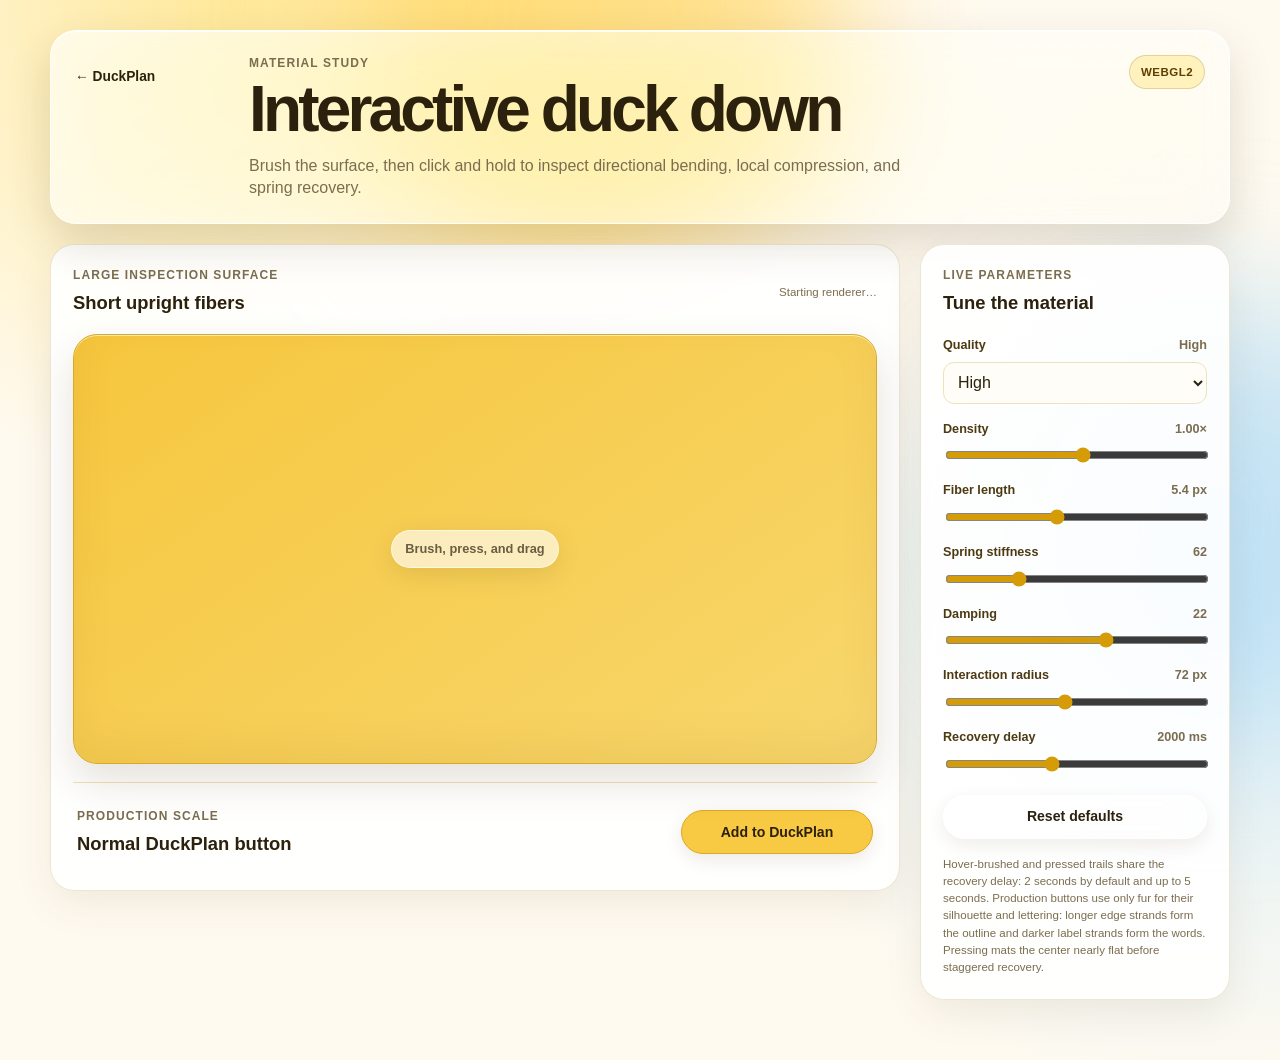
==== landing/fur-lab.html @ 5179314c "Add three-stage button interactions" ====
<!doctype html>
<html lang="en">
  <head>
    <meta charset="UTF-8" />
    <meta name="viewport" content="width=device-width, initial-scale=1.0" />
    <meta name="description" content="DuckPlan's interactive procedural duck-down material laboratory." />
    <meta name="theme-color" content="#f8c943" />
    <link rel="icon" type="image/png" href="./assets/duckplan-mascot-v8.png" />
    <link rel="stylesheet" href="./styles.css" />
    <title>DuckPlan | Interactive Fur Lab</title>
  </head>
  <body class="fur-lab-body">
    <main class="fur-lab-shell">
      <header class="fur-lab-header">
        <a class="fur-lab-back" href="./index.html#settings" aria-label="Back to DuckPlan">← DuckPlan</a>
        <div>
          <p class="eyebrow">Material study</p>
          <h1>Interactive duck down</h1>
          <p>Brush the surface, then click and hold to inspect directional bending, local compression, and spring recovery.</p>
        </div>
        <span class="fur-lab-badge">WebGL2</span>
      </header>

      <section class="fur-lab-grid">
        <div class="fur-lab-preview-panel">
          <div class="fur-lab-preview-heading">
            <div><p class="section-kicker">Large inspection surface</p><h2>Short upright fibers</h2></div>
            <output id="fur-performance" aria-live="polite">Starting renderer…</output>
          </div>
          <button class="fur-lab-stage" id="fur-stage" type="button" aria-label="Interactive fur inspection surface. Brush or press anywhere.">
            <span>Brush, press, and drag</span>
          </button>
          <div class="fur-lab-button-row">
            <div><p class="section-kicker">Production scale</p><h2>Normal DuckPlan button</h2></div>
            <button class="primary-button fur-demo-button" id="fur-demo-button" type="button"><span id="fur-demo-label">Add to DuckPlan</span></button>
          </div>
        </div>

        <form class="fur-controls" id="fur-controls">
          <div class="fur-controls-heading"><p class="section-kicker">Live parameters</p><h2>Tune the material</h2></div>
          <label class="fur-control">
            <span>Quality <output data-output="quality">High</output></span>
            <select name="quality"><option value="low">Low</option><option value="medium">Medium</option><option value="high" selected>High</option></select>
          </label>
          <label class="fur-control">
            <span>Density <output data-output="density">1.00×</output></span>
            <input name="density" type="range" min="0.45" max="1.5" step="0.05" value="1" />
          </label>
          <label class="fur-control">
            <span>Fiber length <output data-output="length">5.4 px</output></span>
            <input name="length" type="range" min="2.8" max="9" step="0.2" value="5.4" />
          </label>
          <label class="fur-control">
            <span>Spring stiffness <output data-output="stiffness">62</output></span>
            <input name="stiffness" type="range" min="30" max="150" step="2" value="62" />
          </label>
          <label class="fur-control">
            <span>Damping <output data-output="damping">22</output></span>
            <input name="damping" type="range" min="6" max="32" step="1" value="22" />
          </label>
          <label class="fur-control">
            <span>Interaction radius <output data-output="radius">72 px</output></span>
            <input name="radius" type="range" min="24" max="130" step="2" value="72" />
          </label>
          <label class="fur-control">
            <span>Recovery delay <output data-output="recoveryDelay">2000 ms</output></span>
            <input name="recoveryDelay" type="range" min="0" max="5000" step="100" value="2000" />
          </label>
          <button class="secondary-button fur-reset-button" id="fur-reset" type="button">Reset defaults</button>
          <p class="fur-lab-note">Hover-brushed and pressed trails share the recovery delay: 2 seconds by default and up to 5 seconds. Production buttons use only fur for their silhouette and lettering: longer edge strands form the outline and darker label strands form the words. Pressing mats the center nearly flat before staggered recovery.</p>
        </form>
      </section>
    </main>
    <script src="./fur-material.js"></script>
    <script src="./button-interactions.js"></script>
    <script src="./fur-lab.js"></script>
  </body>
</html>
---- landing/styles.css ----
:root {
  color-scheme: light;
  --ink: #4d3a12;
  --ink-deep: #2b210d;
  --muted: #7b6d4f;
  --line: #eee2bd;
  --canvas: #fffaf0;
  --card: #ffffff;
  --yellow: #f8c943;
  --yellow-soft: #fff2bd;
  --green: #9a6500;
  --green-soft: #fff0b8;
  --blue-soft: #e3f0fa;
  --coral-soft: #fce7e1;
  --purple-soft: #ece9f8;
  --shadow: 0 14px 38px rgba(74, 52, 10, 0.08);
  --control-shadow: 0 6px 18px rgba(74, 52, 10, 0.1);
  --material-regular: rgba(255, 255, 255, 0.5);
  --material-thick: rgba(255, 255, 255, 0.78);
  --material-border: rgba(255, 255, 255, 0.86);
  --material-shadow: 0 18px 44px rgba(63, 45, 10, 0.16), inset 0 1px 0 rgba(255,255,255,0.88);
}

* { box-sizing: border-box; }
html { scroll-behavior: smooth; }
body {
  margin: 0;
  min-width: 320px;
  min-height: 100vh;
  color: var(--ink-deep);
  font-family: -apple-system, BlinkMacSystemFont, "SF Pro Text", "Segoe UI", sans-serif;
  line-height: 1.4;
  overflow-x: hidden;
  background: radial-gradient(circle at 72% -12%, #ffeaa3 0, transparent 32rem), radial-gradient(circle at 97% 58%, rgba(217,234,246,0.56) 0, transparent 24rem), var(--canvas);
  background-attachment: fixed;
}
body::before, body::after { position: fixed; z-index: 0; border-radius: 50%; content: ""; pointer-events: none; }
body::before { top: -220px; left: 27%; width: 500px; height: 500px; background: rgba(255,202,50,0.52); filter: blur(70px); }
body::after { top: 34%; right: -150px; width: 430px; height: 430px; background: rgba(154,210,244,0.48); filter: blur(78px); }
button, input, select { font: inherit; }
button { color: inherit; transition: transform 140ms ease, filter 140ms ease, box-shadow 140ms ease, background-color 140ms ease, border-color 140ms ease, color 140ms ease; }
button, a { -webkit-tap-highlight-color: transparent; }
button:focus-visible, a:focus-visible, input:focus-visible, select:focus-visible { outline: 3px solid #8c5b00; outline-offset: 3px; }
button:disabled { opacity: 0.48; cursor: not-allowed; }
button:not(:disabled):active, .interaction-pressed { transform: scale(0.96); filter: brightness(0.93); transition-duration: 70ms; }
.interaction-released:not(.fur-material) { animation: button-release 340ms cubic-bezier(0.2, 0.8, 0.2, 1); }
@keyframes button-release {
  0% { transform: scale(0.96); filter: brightness(0.93); }
  48% { transform: scale(1.025); filter: brightness(1.04); }
  100% { transform: none; filter: none; }
}
.fur-material { position: relative; isolation: isolate; overflow: hidden; }
.fur-material:not(:disabled):hover,
.fur-material:not(:disabled):active,
.fur-material:not(:disabled).interaction-pressed {
  transform: none !important;
  translate: none;
  scale: none;
  filter: none;
}
.fur-canvas { position: absolute; inset: 0; z-index: -1; width: 100%; height: 100%; border-radius: inherit; opacity: 0.94; pointer-events: none; transition: opacity 160ms ease; }
.fur-material.fur-hovered .fur-canvas, .fur-material.fur-pressed .fur-canvas { opacity: 1; }
.dark-button .fur-canvas { opacity: 0.34; mix-blend-mode: screen; }
.dark-button.fur-hovered .fur-canvas, .dark-button.fur-pressed .fur-canvas { opacity: 0.5; }
.fur-button-silhouette { overflow: visible; border-color: transparent !important; color: transparent !important; background: transparent !important; box-shadow: none !important; text-shadow: none !important; }
.fur-button-silhouette .fur-canvas,
.dark-button.fur-button-silhouette .fur-canvas,
.dark-button.fur-button-silhouette.fur-hovered .fur-canvas,
.dark-button.fur-button-silhouette.fur-pressed .fur-canvas { opacity: 1; mix-blend-mode: normal; }
.fur-button-silhouette .fur-canvas { border-radius: 0; }
.fur-button-silhouette > :not(.fur-canvas) { color: transparent !important; text-shadow: none !important; }
.fur-static-fallback::before { position: absolute; inset: 0; z-index: -1; border-radius: inherit; background: url("assets/duck-fur-end-on-v2.png") center / cover; content: ""; opacity: 0.48; pointer-events: none; }
.fur-static-fallback .fur-canvas { display: none; }
.fur-button-silhouette.fur-static-fallback { color: var(--ink-deep) !important; background: var(--yellow) !important; }
.fur-button-silhouette.fur-static-fallback > :not(.fur-canvas) { color: inherit !important; }
.sr-only { position: absolute; width: 1px; height: 1px; padding: 0; margin: -1px; overflow: hidden; clip: rect(0, 0, 0, 0); white-space: nowrap; border: 0; }

.app-shell { position: relative; z-index: 1; display: grid; min-height: 100vh; grid-template-columns: 238px minmax(0, 1fr); }
.sidebar {
  position: sticky;
  top: 0;
  display: flex;
  height: 100vh;
  flex-direction: column;
  padding: 24px 18px 20px;
  z-index: 10;
  border-right: 1px solid rgba(255,255,255,0.46);
  color: var(--ink-deep);
  background: radial-gradient(circle at 8% 4%, rgba(255,255,255,0.7), transparent 32%), linear-gradient(155deg, rgba(255,230,145,0.7), rgba(248,201,67,0.66) 72%, rgba(239,183,42,0.72));
  box-shadow: 8px 0 30px rgba(86,61,11,0.08);
  -webkit-backdrop-filter: blur(24px) saturate(150%);
  backdrop-filter: blur(24px) saturate(150%);
}
.brand { display: inline-flex; align-items: center; gap: 11px; margin: 0 8px 34px; color: var(--ink-deep); font-size: 1.25rem; font-weight: 850; letter-spacing: -0.035em; text-decoration: none; }
.brand-mark { display: grid; width: 42px; height: 42px; place-items: center; overflow: hidden; border: 1px solid rgba(43,33,13,0.16); border-radius: 13px; background: white; box-shadow: 0 6px 18px rgba(76, 52, 6, 0.16); }
.brand-mark img { width: 104%; height: 104%; object-fit: cover; object-position: 58% top; }
.primary-nav { display: grid; gap: 7px; }
.nav-item { position: relative; display: grid; width: 100%; min-height: 46px; align-items: center; grid-template-columns: 28px 1fr auto; gap: 9px; padding: 10px 12px; border: 0; border-radius: 14px; color: rgba(43,33,13,0.7); background: transparent; font-size: 0.94rem; font-weight: 650; text-align: left; cursor: pointer; transition: background-color 160ms ease, color 160ms ease, transform 160ms ease; }
.nav-item.active { color: var(--ink-deep); border: 1px solid var(--material-border); background: linear-gradient(145deg, rgba(255,255,255,0.7), rgba(255,255,255,0.34)); box-shadow: var(--control-shadow), inset 0 1px 0 rgba(255,255,255,0.92); -webkit-backdrop-filter: blur(18px) saturate(150%); backdrop-filter: blur(18px) saturate(150%); }
.nav-icon { display: grid; font-size: 1.15rem; place-items: center; }
.nav-count { min-width: 23px; padding: 2px 7px; border-radius: 999px; background: rgba(43,33,13,0.1); font-size: 0.72rem; text-align: center; }
.nav-item.active .nav-count { background: var(--yellow-soft); }
.sync-card { display: grid; align-items: center; grid-template-columns: 34px 1fr 32px; gap: 9px; margin-top: 30px; padding: 13px; border: 1px solid var(--material-border); border-radius: 17px; background: linear-gradient(145deg, rgba(255,255,255,0.62), rgba(255,255,255,0.28)); box-shadow: 0 10px 28px rgba(78,55,10,0.1), inset 0 1px 0 rgba(255,255,255,0.9); -webkit-backdrop-filter: blur(18px) saturate(145%); backdrop-filter: blur(18px) saturate(145%); }
.sync-icon { display: grid; width: 32px; height: 32px; place-items: center; border-radius: 10px; color: var(--ink-deep); background: white; font-weight: 900; }
.sync-title, .sync-copy { margin: 0; }
.sync-title { font-size: 0.79rem; font-weight: 800; }
.sync-copy { margin-top: 2px; color: rgba(43,33,13,0.56); font-size: 0.7rem; }
.sync-card button { width: 32px; height: 32px; border: 1px solid rgba(43,33,13,0.16); border-radius: 50%; color: rgba(43,33,13,0.7); background: white; box-shadow: 0 3px 10px rgba(74,52,10,0.08); cursor: pointer; }
.sidebar-spacer { flex: 1; }
.profile-card { display: grid; width: 100%; min-height: 56px; align-items: center; grid-template-columns: 38px 1fr auto; gap: 10px; padding: 11px 10px; border: 0; border-top: 1px solid rgba(43,33,13,0.12); color: var(--ink-deep); background: transparent; text-align: left; cursor: pointer; }
.profile-card .avatar { display: grid; width: 36px; height: 36px; place-items: center; border-radius: 12px; color: var(--ink-deep); background: white; font-size: 0.72rem; font-weight: 850; }
.profile-card strong, .profile-card small { display: block; }
.profile-card strong { font-size: 0.82rem; }
.profile-card small { margin-top: 2px; color: rgba(43,33,13,0.62); font-size: 0.72rem; }

.workspace { width: 100%; max-width: 1540px; min-width: 0; margin: 0 auto; padding: 22px clamp(24px, 4vw, 62px) 64px; }
.topbar { position: sticky; top: 12px; z-index: 6; display: flex; align-items: center; justify-content: space-between; gap: 28px; margin: 0 -12px 24px; padding: 14px 16px; border: 1px solid var(--material-border); border-radius: 24px; background: linear-gradient(140deg, rgba(255,255,255,0.7), rgba(255,255,255,0.32) 58%, rgba(255,255,255,0.5)); box-shadow: var(--material-shadow); -webkit-backdrop-filter: blur(28px) saturate(165%); backdrop-filter: blur(28px) saturate(165%); }
.eyebrow, .section-kicker { margin: 0 0 6px; color: var(--muted); font-size: 0.75rem; font-weight: 760; letter-spacing: 0.09em; text-transform: uppercase; }
.topbar h1 { margin: 0; color: var(--ink-deep); font-size: clamp(1.55rem, 2.4vw, 2.25rem); letter-spacing: -0.045em; }
.topbar-actions { display: flex; align-items: center; gap: 10px; }
.search-box { display: flex; width: min(300px, 28vw); min-height: 44px; align-items: center; gap: 8px; padding: 9px 14px; border: 1px solid var(--material-border); border-radius: 15px; color: var(--muted); background: linear-gradient(145deg, rgba(255,255,255,0.66), rgba(255,255,255,0.3)); box-shadow: inset 0 1px 0 rgba(255,255,255,0.92), 0 6px 18px rgba(74,52,10,0.08); -webkit-backdrop-filter: blur(18px) saturate(145%); backdrop-filter: blur(18px) saturate(145%); }
.search-box input { width: 100%; min-width: 0; border: 0; outline: 0; color: var(--ink-deep); background: transparent; font-size: 0.9rem; }
.search-box input::placeholder { color: #a5997f; }
.icon-button, .calendar-controls button, .close-button { position: relative; display: grid; width: 44px; height: 44px; place-items: center; border: 1px solid var(--material-border); border-radius: 50%; background: linear-gradient(145deg, rgba(255,255,255,0.68), rgba(255,255,255,0.28)); box-shadow: 0 7px 20px rgba(74,52,10,0.1), inset 0 1px 0 rgba(255,255,255,0.95); -webkit-backdrop-filter: blur(18px) saturate(145%); backdrop-filter: blur(18px) saturate(145%); cursor: pointer; }
.notification-dot { position: absolute; top: 8px; right: 8px; width: 7px; height: 7px; border: 2px solid white; border-radius: 50%; background: #ed8c79; }
.primary-button, .dark-button, .secondary-button { display: inline-flex; min-height: 44px; align-items: center; justify-content: center; gap: 6px; padding: 0 18px; border-radius: 999px; font-size: 0.88rem; font-weight: 700; cursor: pointer; transition: transform 140ms ease, box-shadow 140ms ease, filter 140ms ease; }
.primary-button { border: 1px solid #d9a91f; color: var(--ink-deep); background: var(--yellow); box-shadow: var(--control-shadow); }
.primary-button:active, .dark-button:active, .secondary-button:active { transform: scale(0.97); }
.secondary-button { border: 1px solid var(--material-border); background: linear-gradient(145deg, rgba(255,255,255,0.7), rgba(255,255,255,0.32)); box-shadow: 0 6px 18px rgba(74,52,10,0.09), inset 0 1px 0 rgba(255,255,255,0.92); -webkit-backdrop-filter: blur(18px) saturate(145%); backdrop-filter: blur(18px) saturate(145%); }
.dark-button { border: 0; color: white; background: var(--ink-deep); }
a.secondary-button { color: var(--ink-deep); text-decoration: none; }

.view { display: none; animation: appear 220ms ease both; }
.view.active { display: block; }
@keyframes appear { from { opacity: 0; transform: translateY(7px); } to { opacity: 1; transform: none; } }
.summary-grid { display: grid; grid-template-columns: repeat(3, minmax(0, 1fr)); gap: 16px; margin-bottom: 20px; }
.summary-card, .panel { border: 1px solid rgba(158,116,31,0.18); background: rgba(255,255,255,0.96); box-shadow: var(--shadow); }
.summary-card { min-height: 180px; padding: 22px; border-radius: 22px; }
.summary-head { display: flex; align-items: center; justify-content: space-between; }
.summary-icon { display: grid; width: 34px; height: 34px; place-items: center; border-radius: 11px; font-weight: 900; }
.summary-icon.yellow { background: var(--yellow-soft); }
.summary-icon.blue { background: var(--blue-soft); }
.summary-icon.coral { background: var(--coral-soft); }
.trend { padding: 5px 9px; border-radius: 999px; color: var(--green); background: var(--green-soft); font-size: 0.75rem; font-weight: 750; }
.muted-label { color: var(--muted); font-size: 0.78rem; font-weight: 680; }
.summary-value { margin: 16px 0 1px; font-size: 2rem; font-weight: 880; letter-spacing: -0.05em; }
.summary-value.compact { font-size: 1.5rem; }
.summary-label { margin: 0; color: var(--muted); font-size: 0.84rem; }
.progress-track { height: 7px; margin-top: 17px; overflow: hidden; border-radius: 999px; background: #f3ead0; }
.progress-track span { display: block; width: 28%; height: 100%; border-radius: inherit; background: var(--yellow); transition: width 220ms ease; }
.text-button { display: inline-flex; min-height: 44px; align-items: center; gap: 7px; margin-top: 8px; padding: 0 8px; border: 0; border-radius: 10px; color: #875800; background: transparent; font-size: 0.82rem; font-weight: 720; cursor: pointer; }
.text-button > span { transition: transform 140ms ease; }
.mini-avatars { display: flex; margin-top: 14px; }
.class-avatar { display: grid; width: 29px; height: 29px; margin-right: -5px; place-items: center; border: 2px solid white; border-radius: 50%; font-size: 0.7rem; font-weight: 800; }
.class-avatar.math { background: var(--blue-soft); }
.class-avatar.english { background: var(--coral-soft); }
.class-avatar.physics { background: var(--purple-soft); }

.dashboard-grid { display: grid; align-items: start; grid-template-columns: minmax(0, 1.55fr) minmax(290px, 0.85fr); gap: 20px; }
.panel { padding: 24px; border-radius: 24px; }
.panel-heading { display: flex; align-items: center; justify-content: space-between; gap: 18px; margin-bottom: 14px; }
.panel-heading h2, .focus-card h2, .settings-row h2 { margin: 0; color: var(--ink-deep); font-size: 1.08rem; letter-spacing: -0.025em; }
.panel-heading .text-button { margin-top: 0; }
.compact-heading { margin-bottom: 8px; }
.right-stack { display: grid; gap: 20px; }
.focus-card { position: relative; min-height: 222px; overflow: hidden; padding: 24px 39% 24px 24px; border: 1px solid #e6c252; border-radius: 24px; background: radial-gradient(circle at 92% 20%, rgba(255,255,255,0.9), transparent 34%), var(--yellow-soft); box-shadow: var(--shadow); }
.focus-pill { display: inline-flex; padding: 5px 9px; border-radius: 999px; color: var(--green); background: rgba(255,255,255,0.75); font-size: 0.72rem; font-weight: 760; text-transform: uppercase; }
.focus-card h2 { margin-top: 16px; font-size: 1.3rem; }
.focus-card p { margin: 8px 0 17px; color: #675b34; font-size: 0.86rem; line-height: 1.5; }
.focus-card img { position: absolute; right: -15px; bottom: -12px; width: 48%; max-height: 220px; object-fit: contain; object-position: bottom; filter: drop-shadow(5px 6px 0 rgba(75,50,5,0.12)); transform: rotate(2deg); }

.task-list { display: grid; }
.task-row { display: grid; align-items: center; grid-template-columns: 44px minmax(0, 1fr) auto; gap: 10px; min-height: 76px; padding: 10px 0; border-top: 1px solid var(--line); }
.task-row:first-child { border-top: 0; }
.task-check { position: relative; width: 24px; height: 24px; margin: 10px; appearance: none; border: 2px solid #b7ad97; border-radius: 8px; background: white; cursor: pointer; }
.task-check:checked { border-color: var(--ink-deep); background: var(--yellow); }
.task-check:checked::after { position: absolute; top: 1px; left: 5px; color: var(--ink-deep); content: "✓"; font-size: 0.72rem; font-weight: 900; }
.task-main { min-width: 0; }
.task-title { display: block; color: var(--ink-deep); font-size: 0.92rem; font-weight: 700; line-height: 1.35; }
.task-row.completed .task-title { color: #766f61; text-decoration: line-through; }
.task-meta { display: flex; flex-wrap: wrap; align-items: center; gap: 7px; margin-top: 5px; color: var(--muted); font-size: 0.76rem; }
.course-dot { width: 7px; height: 7px; border-radius: 50%; background: var(--course-color); }
.task-due { min-width: 76px; text-align: right; }
.task-due strong, .task-due small { display: block; }
.task-due strong { color: var(--ink); font-size: 0.79rem; }
.task-due small { margin-top: 4px; color: var(--muted); font-size: 0.73rem; }
.priority-tag { padding: 3px 7px; border-radius: 999px; color: #923c2a; background: var(--coral-soft); font-size: 0.7rem; font-weight: 760; text-transform: uppercase; }
.task-row.completed { opacity: 0.78; }
.expanded .task-row { grid-template-columns: 44px minmax(0, 1fr) 140px; min-height: 78px; }
.mini-class-row { display: grid; min-height: 56px; align-items: center; grid-template-columns: 40px 1fr auto; gap: 10px; padding: 8px 0; border-top: 1px solid var(--line); }
.mini-class-row:first-child { border-top: 0; }
.mini-class-icon { display: grid; width: 38px; height: 38px; place-items: center; border-radius: 12px; background: var(--course-soft); color: var(--course-color); font-size: 0.78rem; font-weight: 800; }
.mini-class-row strong, .mini-class-row small { display: block; }
.mini-class-row strong { font-size: 0.84rem; }
.mini-class-row small { margin-top: 3px; color: var(--muted); font-size: 0.73rem; }
.mini-class-row > span:last-child { color: var(--muted); font-size: 0.76rem; }

.calendar-panel, .tasks-panel, .settings-panel { min-height: 610px; }
.calendar-heading { margin-bottom: 24px; }
.calendar-controls { display: flex; align-items: center; gap: 7px; }
.calendar-controls button { width: 44px; height: 44px; border-radius: 14px; }
.calendar-controls #current-week { width: auto; padding: 0 15px; font-size: 0.82rem; font-weight: 700; }
.week-calendar { display: grid; min-width: 720px; grid-template-columns: repeat(7, minmax(95px, 1fr)); gap: 8px; }
.calendar-panel { overflow-x: auto; }
.day-column { min-height: 470px; padding: 10px; border: 1px solid var(--line); border-radius: 15px; background: #fffdf8; }
.day-column.today { border-color: #e1bd4e; background: #fffcf1; }
.day-head { padding: 4px 3px 13px; text-align: center; }
.day-head span, .day-head strong { display: block; }
.day-head span { color: var(--muted); font-size: 0.72rem; font-weight: 760; text-transform: uppercase; }
.day-head strong { margin-top: 5px; font-size: 1.05rem; }
.calendar-event { margin-top: 8px; padding: 9px; border-left: 3px solid var(--course-color); border-radius: 8px; background: var(--course-soft); }
.calendar-event strong, .calendar-event small { display: block; }
.calendar-event strong { font-size: 0.76rem; line-height: 1.35; }
.calendar-event small { margin-top: 4px; color: var(--muted); font-size: 0.7rem; }

.task-heading { align-items: flex-end; }
.filter-row { display: flex; flex-wrap: wrap; gap: 8px; }
.filter-chip { min-height: 40px; padding: 7px 14px; border: 1px solid var(--material-border); border-radius: 999px; color: var(--muted); background: linear-gradient(145deg, rgba(255,255,255,0.68), rgba(255,255,255,0.3)); box-shadow: 0 5px 14px rgba(74,52,10,0.08), inset 0 1px 0 rgba(255,255,255,0.9); -webkit-backdrop-filter: blur(16px) saturate(140%); backdrop-filter: blur(16px) saturate(140%); font-size: 0.78rem; font-weight: 700; cursor: pointer; }
.filter-chip.active { border-color: var(--ink-deep); color: var(--ink-deep); background: var(--yellow); }
.empty-state { padding: 70px 20px; text-align: center; }
.empty-state img { width: 90px; height: 110px; object-fit: contain; opacity: 0.7; }
.empty-state h3 { margin: 7px 0; }
.empty-state p { margin: 0; color: var(--muted); font-size: 0.78rem; }

.class-grid { display: grid; grid-template-columns: repeat(2, minmax(0, 1fr)); gap: 18px; }
.class-card { position: relative; overflow: hidden; min-height: 210px; padding: 24px; border: 1px solid rgba(158,116,31,0.18); border-radius: 24px; background: rgba(255,255,255,0.97); box-shadow: var(--shadow); }
.class-card::before { position: absolute; top: 0; right: 0; left: 0; height: 6px; background: var(--course-color); content: ""; }
.class-card-head { display: flex; align-items: flex-start; justify-content: space-between; }
.class-card-icon { display: grid; width: 43px; height: 43px; place-items: center; border-radius: 13px; color: var(--course-color); background: var(--course-soft); font-weight: 900; }
.class-card h2 { margin: 18px 0 4px; font-size: 1.05rem; }
.class-card p { margin: 0; color: var(--muted); font-size: 0.82rem; }
.class-stats { display: flex; gap: 20px; margin-top: 25px; }
.class-stats strong, .class-stats span { display: block; }
.class-stats strong { font-size: 1rem; }
.class-stats span { margin-top: 2px; color: var(--muted); font-size: 0.72rem; }
.class-menu { display: grid; width: 44px; height: 44px; place-items: center; border: 0; border-radius: 50%; color: var(--muted); background: transparent; cursor: pointer; }

.settings-panel { padding: 0 22px; }
.settings-row { display: flex; min-height: 138px; align-items: center; justify-content: space-between; gap: 30px; border-top: 1px solid var(--line); }
.settings-row:first-child { border-top: 0; }
.settings-row h2 { font-size: 0.96rem; }
.settings-row p { max-width: 560px; margin: 7px 0 0; color: var(--muted); font-size: 0.84rem; line-height: 1.5; }
.switch { position: relative; display: inline-block; width: 52px; height: 32px; }
.switch input { position: absolute; inset: 0; z-index: 1; width: 100%; height: 100%; margin: 0; opacity: 0; cursor: pointer; }
.switch span:not(.sr-only) { position: absolute; inset: 0; border-radius: 999px; background: #d9dfdb; cursor: pointer; transition: 160ms ease; }
.switch span:not(.sr-only)::before { position: absolute; bottom: 4px; left: 4px; width: 24px; height: 24px; border-radius: 50%; background: white; content: ""; transition: 160ms ease; box-shadow: 0 2px 5px rgba(0,0,0,0.15); }
.switch input:checked + span { background: var(--yellow); box-shadow: inset 0 0 0 1px rgba(43,33,13,0.2); }
.switch input:checked + span::before { transform: translateX(20px); }
.switch input:focus-visible + span { outline: 3px solid #8c5b00; outline-offset: 3px; }

.task-modal { width: min(560px, calc(100% - 28px)); padding: 0; overflow: visible; border: 0; color: var(--ink-deep); background: transparent; }
.task-modal::backdrop { background: rgba(43, 33, 13, 0.38); -webkit-backdrop-filter: blur(6px) saturate(115%); backdrop-filter: blur(6px) saturate(115%); }
.task-modal form { position: relative; padding: 25px; overflow: hidden; border: 1px solid rgba(255,255,255,0.9); border-radius: 24px; background: linear-gradient(145deg, rgba(255,255,255,0.72), rgba(255,255,255,0.36)), linear-gradient(100deg, rgba(255,202,50,0.12), rgba(154,210,244,0.14)); box-shadow: 0 30px 90px rgba(62,43,7,0.28), inset 0 1px 0 rgba(255,255,255,0.98), inset 0 0 0 1px rgba(255,255,255,0.24); -webkit-backdrop-filter: blur(36px) saturate(180%); backdrop-filter: blur(36px) saturate(180%); }
.task-modal form::before { position: absolute; inset: 0; z-index: 0; background: radial-gradient(circle at 0 0, rgba(255,202,50,0.18), transparent 42%), radial-gradient(circle at 100% 100%, rgba(154,210,244,0.2), transparent 44%); content: ""; pointer-events: none; }
.task-modal form > * { position: relative; z-index: 1; }
.modal-heading { display: flex; align-items: flex-start; justify-content: space-between; margin-bottom: 22px; }
.modal-heading h2 { margin: 0; font-size: 1.35rem; }
.close-button { border: 1px solid rgba(255,255,255,0.88); background: linear-gradient(145deg, rgba(255,255,255,0.74), rgba(255,255,255,0.36)); font-size: 1.4rem; }
.task-modal label { display: grid; gap: 7px; color: var(--ink); font-size: 0.82rem; font-weight: 700; }
.task-modal input, .task-modal select { width: 100%; height: 44px; padding: 0 12px; border: 1px solid rgba(255,255,255,0.9); border-radius: 11px; color: var(--ink-deep); background: rgba(255,255,255,0.86); box-shadow: inset 0 1px 0 rgba(255,255,255,0.96), 0 4px 14px rgba(74,52,10,0.06); }
.form-grid { display: grid; grid-template-columns: 1fr 1fr; gap: 15px; margin-top: 15px; }
.modal-actions { display: flex; justify-content: flex-end; gap: 9px; margin-top: 24px; }
.toast { position: fixed; right: 24px; bottom: 24px; z-index: 20; max-width: 340px; padding: 13px 16px; border-radius: 14px; color: white; background: var(--ink-deep); box-shadow: 0 12px 34px rgba(0,0,0,0.22); font-size: 0.84rem; font-weight: 650; opacity: 0; pointer-events: none; transform: translateY(12px); transition: 180ms ease; }
.toast.show { opacity: 1; transform: none; }

.fur-lab-body { min-height: 100vh; background: radial-gradient(circle at 18% 0, rgba(255,231,145,0.9), transparent 31rem), radial-gradient(circle at 94% 62%, rgba(205,234,250,0.68), transparent 28rem), #fffaf0; }
.fur-lab-shell { position: relative; z-index: 1; width: min(1180px, calc(100% - 40px)); margin: 0 auto; padding: 30px 0 60px; }
.fur-lab-header { display: grid; align-items: start; grid-template-columns: 150px 1fr auto; gap: 24px; padding: 24px; border: 1px solid var(--material-border); border-radius: 26px; background: linear-gradient(145deg, rgba(255,255,255,0.72), rgba(255,255,255,0.36)); box-shadow: var(--material-shadow); -webkit-backdrop-filter: blur(28px) saturate(165%); backdrop-filter: blur(28px) saturate(165%); }
.fur-lab-header h1 { margin: 0; font-size: clamp(2rem, 5vw, 4.2rem); line-height: 0.98; letter-spacing: -0.06em; }
.fur-lab-header p:last-child { max-width: 680px; margin: 14px 0 0; color: var(--muted); }
.fur-lab-back { display: inline-flex; min-height: 44px; align-items: center; color: var(--ink-deep); font-size: 0.86rem; font-weight: 780; text-decoration: none; }
.fur-lab-badge { padding: 8px 11px; border: 1px solid rgba(95,62,0,0.18); border-radius: 999px; color: #5f3e00; background: var(--yellow-soft); font-size: 0.72rem; font-weight: 800; letter-spacing: 0.04em; text-transform: uppercase; }
.fur-lab-grid { display: grid; align-items: start; grid-template-columns: minmax(0, 1fr) 310px; gap: 20px; margin-top: 20px; }
.fur-lab-preview-panel, .fur-controls { border: 1px solid rgba(158,116,31,0.18); border-radius: 24px; background: rgba(255,255,255,0.92); box-shadow: var(--shadow); }
.fur-lab-preview-panel { padding: 22px; }
.fur-lab-preview-heading, .fur-lab-button-row { display: flex; align-items: center; justify-content: space-between; gap: 20px; }
.fur-lab-preview-heading h2, .fur-lab-button-row h2, .fur-controls h2 { margin: 0; font-size: 1.15rem; }
#fur-performance { color: var(--muted); font-size: 0.72rem; text-align: right; }
.fur-lab-stage { position: relative; display: grid; width: 100%; min-height: 430px; margin: 18px 0; place-items: center; overflow: hidden; border: 1px solid #d7aa2a; border-radius: 24px; color: rgba(43,33,13,0.7); background: linear-gradient(145deg, #f6c63d, #f8d76d); box-shadow: inset 0 1px 0 rgba(255,255,255,0.62), inset 0 -18px 42px rgba(126,78,0,0.08), 0 18px 42px rgba(76,52,6,0.14); cursor: crosshair; touch-action: none; }
.fur-lab-stage > span { position: relative; z-index: 1; padding: 9px 13px; border: 1px solid rgba(255,255,255,0.58); border-radius: 999px; background: rgba(255,255,255,0.62); box-shadow: 0 7px 24px rgba(78,55,10,0.12); -webkit-backdrop-filter: blur(12px); backdrop-filter: blur(12px); font-size: 0.8rem; font-weight: 760; pointer-events: none; }
.fur-lab-button-row { min-height: 86px; padding: 14px 4px 0; border-top: 1px solid var(--line); }
.fur-demo-button { min-width: 192px; }
.fur-controls { position: sticky; top: 20px; display: grid; gap: 17px; padding: 22px; }
.fur-controls-heading { padding-bottom: 4px; }
.fur-control { display: grid; gap: 7px; }
.fur-control > span { display: flex; justify-content: space-between; gap: 18px; color: var(--ink); font-size: 0.79rem; font-weight: 720; }
.fur-control output { color: var(--muted); font-variant-numeric: tabular-nums; font-weight: 620; }
.fur-control input[type="range"] { width: 100%; accent-color: #d59c08; }
.fur-control select { width: 100%; min-height: 42px; padding: 0 10px; border: 1px solid var(--line); border-radius: 11px; color: var(--ink-deep); background: #fffdf7; }
.fur-reset-button { width: 100%; margin-top: 4px; }
.fur-lab-note { margin: 0; color: var(--muted); font-size: 0.72rem; line-height: 1.5; }

@media (max-width: 1080px) {
  .app-shell { grid-template-columns: 210px minmax(0, 1fr); }
  .workspace { padding-right: 28px; padding-left: 28px; }
  .summary-grid { grid-template-columns: repeat(3, minmax(150px, 1fr)); }
  .dashboard-grid { grid-template-columns: 1fr; }
  .right-stack { grid-template-columns: 1fr 1fr; }
}
@media (max-width: 900px) {
  .app-shell { display: block; }
  .sidebar { position: static; width: 100%; height: auto; padding: 14px 18px 0; border: 0; background: transparent; backdrop-filter: none; }
  .brand { margin: 0; }
  .brand-mark { width: 36px; height: 36px; }
  .primary-nav { position: fixed; right: max(12px, env(safe-area-inset-right)); bottom: max(12px, env(safe-area-inset-bottom)); left: max(12px, env(safe-area-inset-left)); z-index: 30; display: grid; grid-template-columns: repeat(5, minmax(0, 1fr)); gap: 4px; padding: 7px; border: 1px solid var(--material-border); border-radius: 22px; background: linear-gradient(145deg, rgba(255,255,255,0.68), rgba(255,255,255,0.34)); box-shadow: 0 20px 56px rgba(62,43,7,0.24), inset 0 1px 0 rgba(255,255,255,0.96); -webkit-backdrop-filter: blur(28px) saturate(170%); backdrop-filter: blur(28px) saturate(170%); }
  .nav-item { width: 100%; min-height: 54px; grid-template-columns: 1fr; justify-items: center; gap: 2px; padding: 5px 2px; border-radius: 16px; font-size: 0.72rem; }
  .nav-item.active { background: var(--yellow-soft); box-shadow: none; }
  .nav-icon { font-size: 1.12rem; }
  .nav-count { position: absolute; transform: translate(15px, -9px); }
  .sync-card, .profile-card, .sidebar-spacer { display: none; }
  .workspace { padding: 12px 18px calc(104px + env(safe-area-inset-bottom)); }
  .topbar { align-items: flex-start; flex-direction: column; }
  .topbar-actions { width: 100%; }
  .search-box { width: auto; flex: 1; }
  .summary-grid { overflow-x: auto; grid-template-columns: repeat(3, 220px); padding-bottom: 8px; }
  .right-stack { grid-template-columns: 1fr; }
  .class-grid { grid-template-columns: 1fr; }
  .fur-lab-header { grid-template-columns: 1fr auto; }
  .fur-lab-header > div { grid-column: 1 / -1; grid-row: 2; }
  .fur-lab-grid { grid-template-columns: 1fr; }
  .fur-controls { position: static; }
}
@media (max-width: 560px) {
  .topbar-actions { flex-wrap: wrap; }
  .search-box { width: 100%; flex-basis: 100%; }
  .icon-button { display: none; }
  .primary-button { margin-left: auto; }
  .panel { padding: 17px; border-radius: 17px; }
  .focus-card { padding-right: 38%; }
  .focus-card img { width: 45%; }
  .task-heading { align-items: flex-start; flex-direction: column; }
  .expanded .task-row, .task-row { grid-template-columns: 30px minmax(0, 1fr) 66px; }
  .task-due { min-width: 0; }
  .settings-row { align-items: flex-start; flex-direction: column; justify-content: center; padding: 24px 0; }
  .form-grid { grid-template-columns: 1fr; }
  .toast { right: 14px; bottom: 14px; left: 14px; max-width: none; }
  .fur-lab-shell { width: min(100% - 24px, 1180px); padding-top: 12px; }
  .fur-lab-header, .fur-lab-preview-panel, .fur-controls { padding: 17px; border-radius: 19px; }
  .fur-lab-stage { min-height: 310px; border-radius: 17px; }
  .fur-lab-preview-heading, .fur-lab-button-row { align-items: flex-start; flex-direction: column; }
  #fur-performance { text-align: left; }
}
@media (hover: hover) {
  button:not(:disabled):hover { filter: brightness(0.96); }
  .nav-item:not(:disabled):hover { color: var(--ink-deep); background: rgba(255,255,255,0.48); transform: translateX(2px); }
  .sync-card button:not(:disabled):hover { border-color: rgba(43,33,13,0.3); background: var(--yellow-soft); box-shadow: 0 6px 16px rgba(74,52,10,0.14); }
  .profile-card:not(:disabled):hover { background: rgba(255,255,255,0.34); transform: translateY(-1px); }
  .primary-button:not(:disabled):hover, .secondary-button:not(:disabled):hover, .dark-button:not(:disabled):hover, .icon-button:not(:disabled):hover, .calendar-controls button:not(:disabled):hover, .close-button:not(:disabled):hover { box-shadow: var(--control-shadow); transform: translateY(-1px); }
  .text-button:not(:disabled):hover { color: #5f3e00; background: rgba(255,202,50,0.18); }
  .text-button:not(:disabled):hover > span { transform: translateX(3px); }
  .filter-chip:not(.active):not(:disabled):hover { border-color: rgba(43,33,13,0.28); color: var(--ink-deep); transform: translateY(-1px); }
  .class-menu:not(:disabled):hover { color: var(--ink-deep); background: var(--yellow-soft); transform: rotate(8deg); }
}
.interaction-pressed:not(.fur-material) { transform: scale(0.96); filter: brightness(0.9); }
@media (prefers-reduced-transparency: reduce) {
  .sidebar { background: linear-gradient(155deg, #ffe58d, #f8c943 72%, #efb72a); }
  .topbar, .primary-nav, .search-box, .icon-button, .calendar-controls button, .close-button, .secondary-button, .filter-chip, .task-modal form { background: #fffdf7; }
  .nav-item.active, .sync-card { background: white; }
  .sidebar, .topbar, .primary-nav, .search-box, .icon-button, .calendar-controls button, .close-button, .secondary-button, .filter-chip, .task-modal form, .nav-item.active, .sync-card { -webkit-backdrop-filter: none; backdrop-filter: none; }
}
@supports not ((backdrop-filter: blur(1px)) or (-webkit-backdrop-filter: blur(1px))) {
  .sidebar { background: linear-gradient(155deg, #ffe58d, #f8c943 72%, #efb72a); }
  .topbar, .primary-nav, .search-box, .icon-button, .calendar-controls button, .close-button, .secondary-button, .filter-chip, .task-modal form { background: #fffdf7; }
  .nav-item.active, .sync-card { background: white; }
}
@media (prefers-reduced-motion: reduce) {
  *, *::before, *::after { scroll-behavior: auto !important; animation-duration: 0.01ms !important; transition-duration: 0.01ms !important; }
  button:not(:disabled):active, .interaction-pressed, .nav-item:not(:disabled):hover, .profile-card:not(:disabled):hover, .primary-button:not(:disabled):hover, .secondary-button:not(:disabled):hover, .dark-button:not(:disabled):hover, .icon-button:not(:disabled):hover, .calendar-controls button:not(:disabled):hover, .close-button:not(:disabled):hover, .filter-chip:not(:disabled):hover, .class-menu:not(:disabled):hover, .text-button:not(:disabled):hover > span { transform: none; }
  .interaction-released:not(.fur-material) { animation: none; filter: brightness(1.06); box-shadow: 0 0 0 3px rgba(140,91,0,0.24); }
  .fur-material.interaction-released .fur-canvas { filter: brightness(1.08); }
}
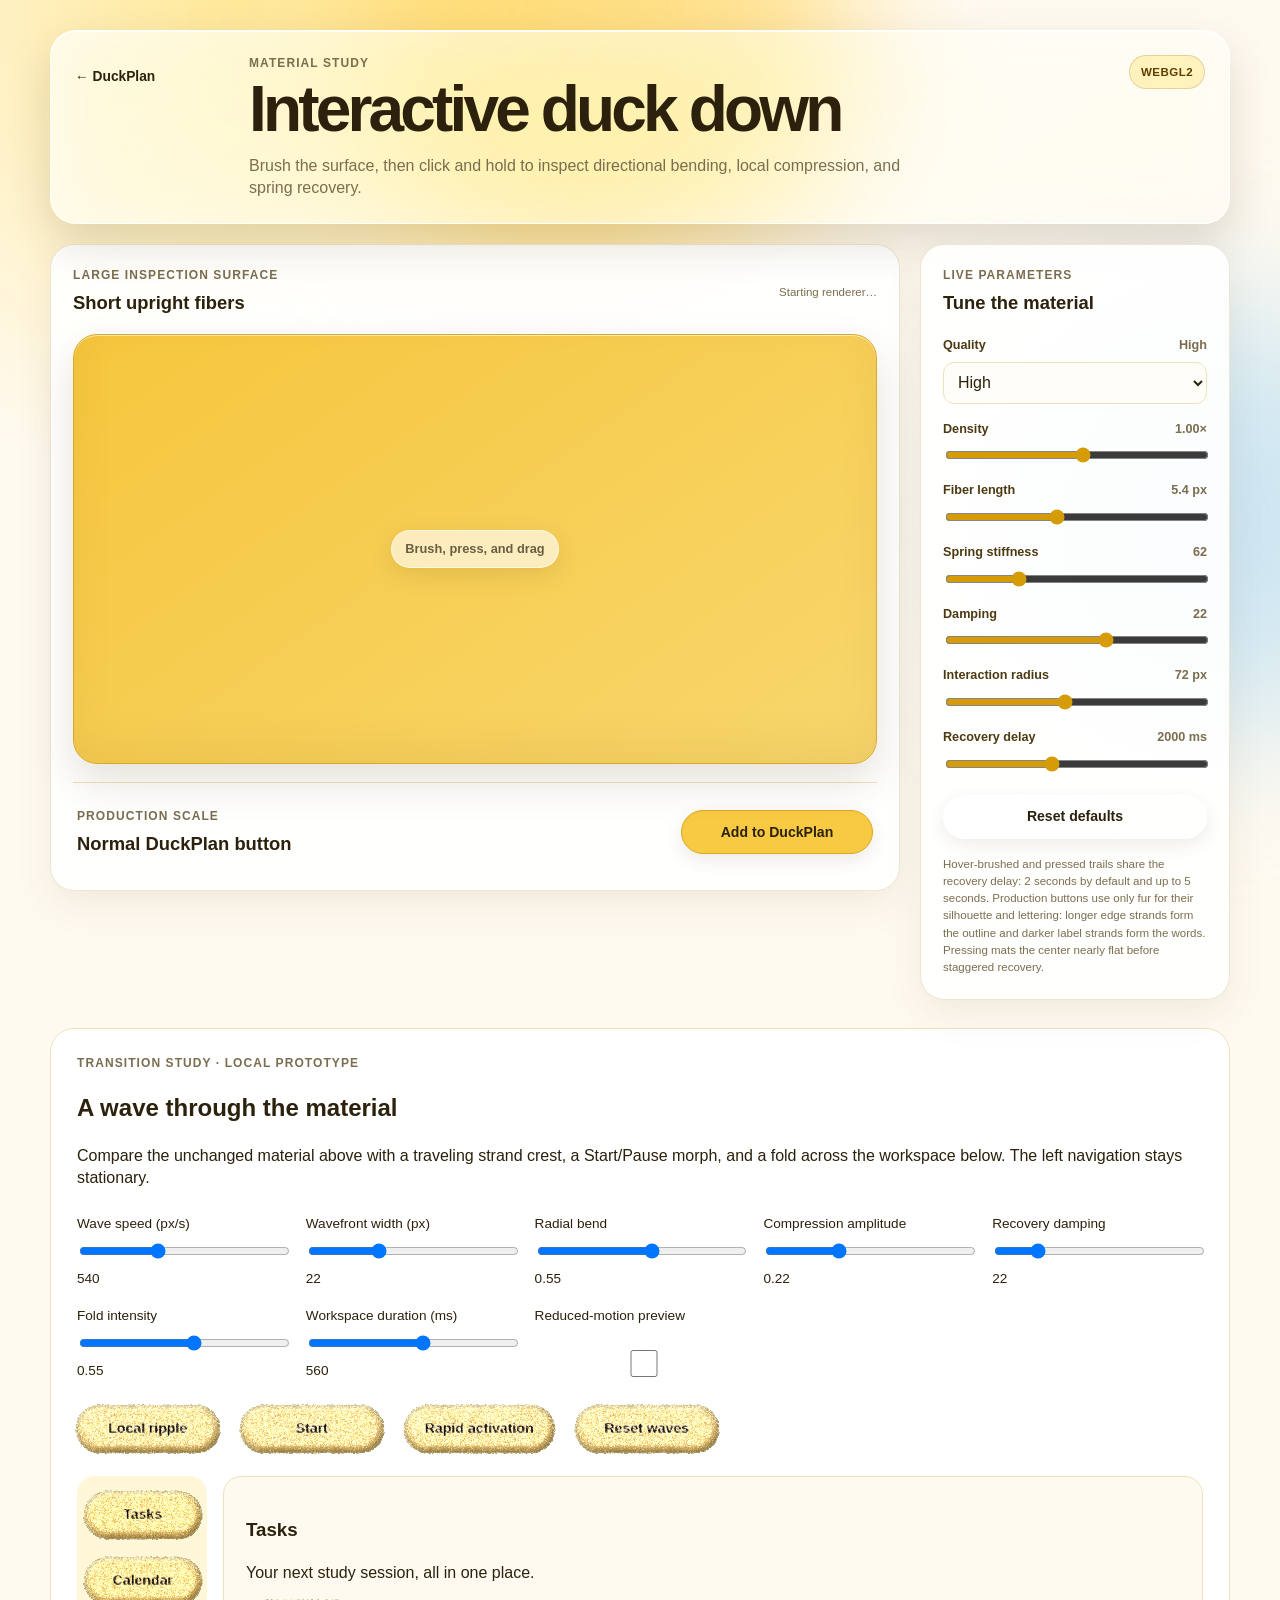
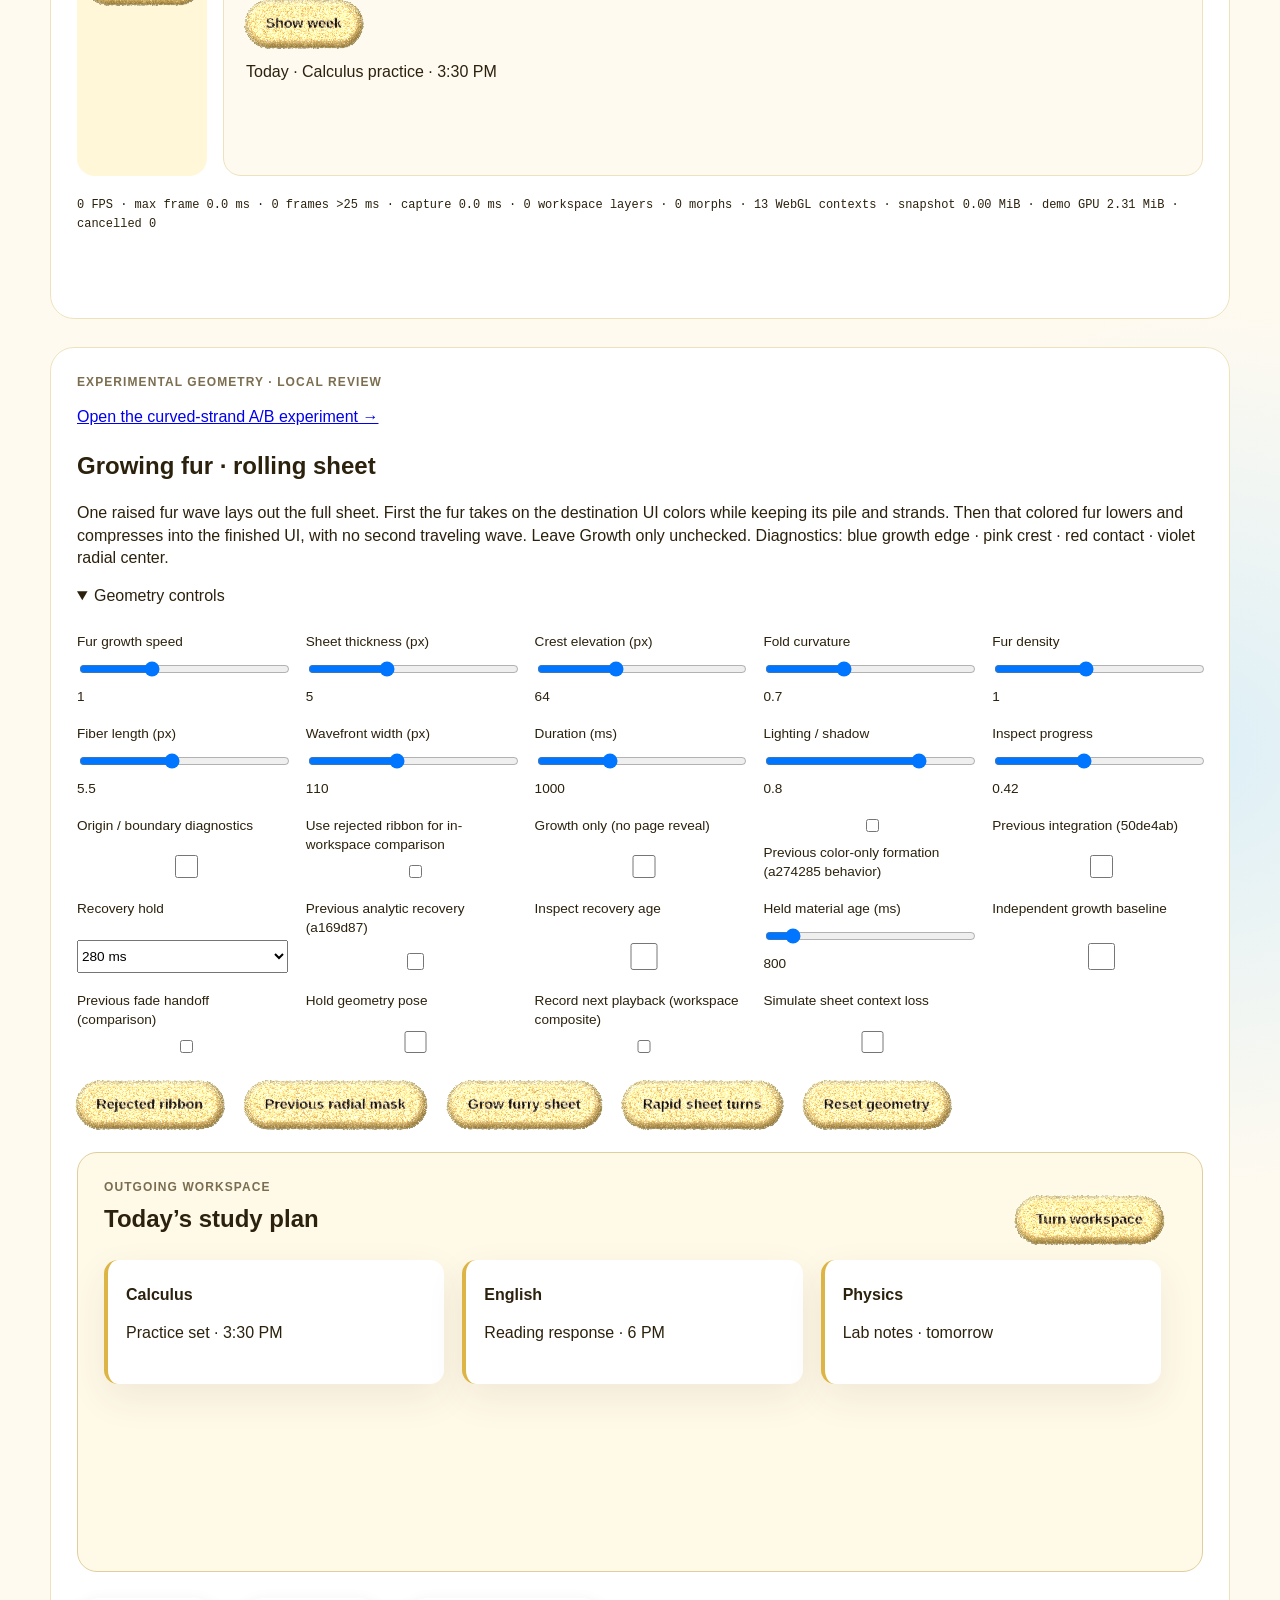
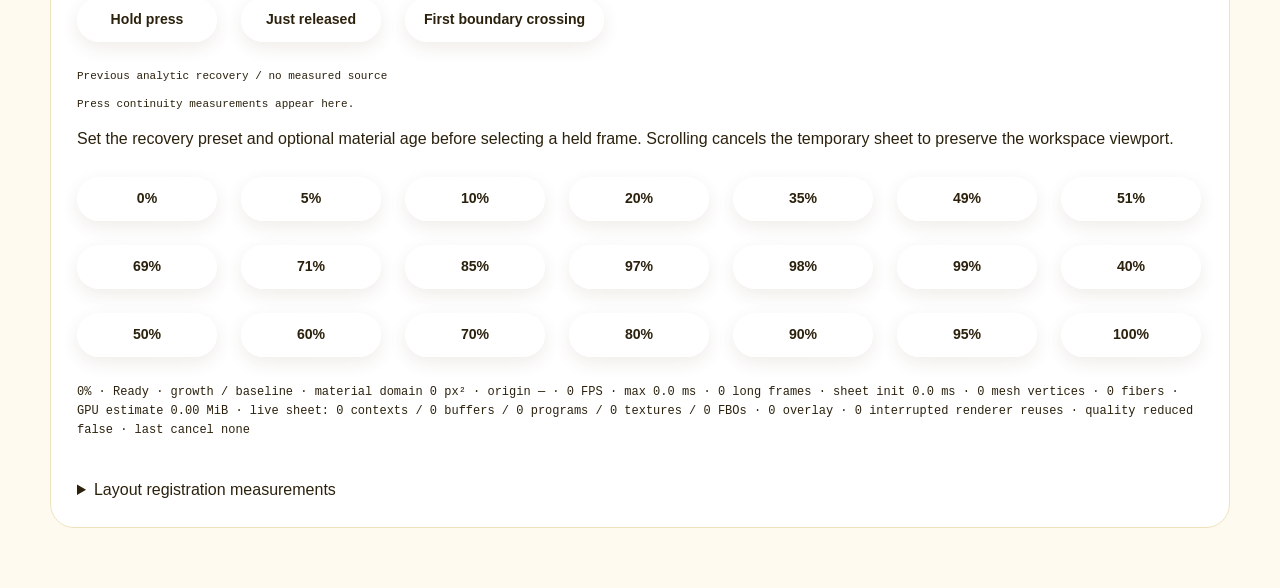
==== commit 56c51d53: "Merge f3449f65309b8d7c5e25a64284bc4960145861ed into 23a3ba79a862ce3d2857a40d807f67a72517ba94" ====
--- a/landing/fur-lab.html
+++ b/landing/fur-lab.html
@@ -70,9 +70,91 @@
           <p class="fur-lab-note">Hover-brushed and pressed trails share the recovery delay: 2 seconds by default and up to 5 seconds. Production buttons use only fur for their silhouette and lettering: longer edge strands form the outline and darker label strands form the words. Pressing mats the center nearly flat before staggered recovery.</p>
         </form>
       </section>
+      <section class="wave-lab" id="wave-lab" aria-labelledby="wave-lab-heading">
+        <p class="section-kicker">Transition study · local prototype</p><h2 id="wave-lab-heading">A wave through the material</h2>
+        <p>Compare the unchanged material above with a traveling strand crest, a Start/Pause morph, and a fold across the workspace below. The left navigation stays stationary.</p>
+        <form id="wave-controls" class="wave-controls">
+          <label>Wave speed (px/s)<input name="waveSpeed" type="range" min="160" max="1200" step="20" value="540"><output></output></label>
+          <label>Wavefront width (px)<input name="waveWidth" type="range" min="6" max="55" value="22"><output></output></label>
+          <label>Radial bend<input name="waveBend" type="range" min="0" max="1" step=".05" value=".56"><output></output></label>
+          <label>Compression amplitude<input name="waveCompression" type="range" min="0" max=".65" step=".01" value=".22"><output></output></label>
+          <label>Recovery damping<input name="damping" type="range" min="18" max="40" value="22"><output></output></label>
+          <label>Fold intensity<input name="fold" type="range" min="0" max="1" step=".05" value=".55"><output></output></label>
+          <label>Workspace duration (ms)<input name="duration" type="range" min="450" max="650" step="10" value="560"><output></output></label>
+          <label>Reduced-motion preview<input name="reducedMotion" type="checkbox"></label>
+        </form>
+        <div class="wave-demo-actions">
+          <button type="button" class="primary-button" id="wave-ripple" data-transition="local">Local ripple</button>
+          <button type="button" class="primary-button" id="wave-morph" data-transition="morph" aria-pressed="false">Start</button>
+          <button type="button" class="secondary-button" id="wave-rapid">Rapid activation</button>
+          <button type="button" class="secondary-button" id="wave-reset">Reset waves</button>
+        </div>
+        <div class="wave-demo-shell">
+          <nav class="wave-demo-nav" aria-label="Transition demo navigation">
+            <button type="button" class="secondary-button" data-wave-page="tasks">Tasks</button>
+            <button type="button" class="secondary-button" data-wave-page="calendar">Calendar</button>
+          </nav>
+          <section class="wave-demo-workspace" id="wave-workspace" aria-live="polite"><h3>Tasks</h3><p>Your next study session, all in one place.</p><button class="secondary-button" type="button" id="wave-calendar-mode">Show week</button><div id="wave-calendar-content"><p>Today · Calculus practice · 3:30 PM</p></div></section>
+        </div>
+        <output class="wave-metrics" id="wave-metrics">Metrics appear after a workspace transition.</output>
+      </section>
+      <section class="wave-lab" id="sheet-lab" aria-labelledby="sheet-heading">
+        <p class="section-kicker">Experimental geometry · local review</p><p><a href="fur-physics-lab.html">Open the curved-strand A/B experiment →</a></p><h2 id="sheet-heading">Growing fur · rolling sheet</h2>
+        <p>One raised fur wave lays out the full sheet. First the fur takes on the destination UI colors while keeping its pile and strands. Then that colored fur lowers and compresses into the finished UI, with no second traveling wave. Leave Growth only unchecked. Diagnostics: blue growth edge · pink crest · red contact · violet radial center.</p>
+        <details open class="sheet-tuning"><summary>Geometry controls</summary><form class="wave-controls" id="sheet-controls">
+          <label>Fur growth speed<input name="growthSpeed" type="range" min=".5" max="2" step=".1" value="1"><output></output></label>
+          <label>Sheet thickness (px)<input name="thickness" type="range" min="1" max="12" value="5"><output></output></label>
+          <label>Crest elevation (px)<input name="elevation" type="range" min="20" max="140" value="64"><output></output></label>
+          <label>Fold curvature<input name="curvature" type="range" min=".3" max="1.4" step=".05" value=".7"><output></output></label>
+          <label>Fur density<input name="furDensity" type="range" min=".4" max="1.8" step=".1" value="1"><output></output></label>
+          <label>Fiber length (px)<input name="fiberLength" type="range" min="2" max="10" step=".5" value="5.5"><output></output></label>
+          <label>Wavefront width (px)<input name="sheetWidth" type="range" min="60" max="180" step="5" value="110"><output></output></label>
+          <label>Duration (ms)<input name="duration" type="range" min="600" max="1800" step="10" value="1000"><output></output></label>
+          <label>Lighting / shadow<input name="lighting" type="range" min=".2" max="1" step=".05" value=".8"><output></output></label>
+          <label>Inspect progress<input name="inspectProgress" type="range" min="0" max="1" step=".001" value=".42"><output></output></label>
+          <label>Origin / boundary diagnostics<input name="debug" type="checkbox"></label>
+          <label>Use rejected ribbon for in-workspace comparison<input name="ribbon" type="checkbox"></label>
+          <label>Growth only (no page reveal)<input name="growthOnly" type="checkbox"></label>
+          <label class="wave-checkbox"><input name="colorOnly" type="checkbox"> Previous color-only formation (a274285 behavior)</label>
+          <label>Previous integration (50de4ab)<input name="previousIntegration" type="checkbox"></label>
+          <label>Recovery hold<select name="responseDelay"><option value="0">0 ms</option><option value="280" selected>280 ms</option><option value="2000">2,000 ms</option><option value="5000">5,000 ms</option></select></label>
+          <label>Previous analytic recovery (a169d87)<input name="legacyRecovery" type="checkbox"></label>
+          <label>Inspect recovery age<input name="inspectRecovery" type="checkbox"></label>
+          <label>Held material age (ms)<input name="recoveryAge" type="range" min="0" max="8000" step="10" value="800"><output></output></label>
+          <label>Independent growth baseline<input name="independentGrowth" type="checkbox"></label>
+          <label>Previous fade handoff (comparison)<input name="legacyFade" type="checkbox"></label>
+          <label>Hold geometry pose<input name="hold" type="checkbox"></label>
+          <label>Record next playback (workspace composite)<input name="record" type="checkbox"></label>
+          <label>Simulate sheet context loss<input name="contextLoss" type="checkbox"></label>
+        </form></details>
+
+        <div class="wave-demo-actions">
+          <button type="button" class="secondary-button" id="sheet-ribbon">Rejected ribbon</button>
+          <button type="button" class="secondary-button" id="sheet-old">Previous radial mask</button>
+          <button type="button" class="primary-button" id="sheet-new">Grow furry sheet</button>
+          <button type="button" class="secondary-button" id="sheet-stress">Rapid sheet turns</button>
+          <button type="button" class="secondary-button" id="sheet-reset">Reset geometry</button>
+        </div>
+        <div class="sheet-example" id="sheet-workspace" aria-live="polite">
+          <div class="sheet-example-heading"><div><p class="section-kicker">Outgoing workspace</p><h3>Today’s study plan</h3></div><button class="primary-button" type="button" id="sheet-inside">Turn workspace</button></div>
+          <div class="sheet-example-cards"><article data-formation-surface><strong>Calculus</strong><p>Practice set · 3:30 PM</p></article><article data-formation-surface><strong>English</strong><p>Reading response · 6 PM</p></article><article data-formation-surface><strong>Physics</strong><p>Lab notes · tomorrow</p></article></div>
+        </div>
+        <div class="wave-demo-actions"><button type="button" class="secondary-button" id="sheet-press-hold">Hold press</button><button type="button" class="secondary-button" id="sheet-press-release">Just released</button><button type="button" class="secondary-button" id="sheet-crossing">First boundary crossing</button></div>
+        <pre id="sheet-response-traces" class="sheet-registration">Local response traces appear after a measured transition.</pre>
+        <pre id="sheet-continuity" class="sheet-registration" aria-live="polite">Press continuity measurements appear here.</pre>
+        <p>Set the recovery preset and optional material age before selecting a held frame. Scrolling cancels the temporary sheet to preserve the workspace viewport.</p>
+        <div id="sheet-frames" class="wave-demo-actions" aria-label="Hold animation frame"><button type="button" data-progress="0.0" class="secondary-button">0%</button><button type="button" data-progress="0.05" class="secondary-button">5%</button><button type="button" data-progress="0.1" class="secondary-button">10%</button><button type="button" data-progress="0.2" class="secondary-button">20%</button><button type="button" data-progress="0.35" class="secondary-button">35%</button><button type="button" data-progress="0.49" class="secondary-button">49%</button><button type="button" data-progress="0.51" class="secondary-button">51%</button><button type="button" data-progress="0.69" class="secondary-button">69%</button><button type="button" data-progress="0.71" class="secondary-button">71%</button><button type="button" data-progress="0.85" class="secondary-button">85%</button><button type="button" data-progress="0.97" class="secondary-button">97%</button><button type="button" data-progress="0.98" class="secondary-button">98%</button><button type="button" data-progress="0.99" class="secondary-button">99%</button><button type="button" data-progress="0.4" class="secondary-button">40%</button><button type="button" data-progress="0.5" class="secondary-button">50%</button><button type="button" data-progress="0.6" class="secondary-button">60%</button><button type="button" data-progress="0.7" class="secondary-button">70%</button><button type="button" data-progress="0.8" class="secondary-button">80%</button><button type="button" data-progress="0.9" class="secondary-button">90%</button><button type="button" data-progress="0.95" class="secondary-button">95%</button><button type="button" data-progress="1.0" class="secondary-button">100%</button></div>
+        <video id="sheet-video-baseline" aria-label="Baseline transition recording" controls hidden style="width:100%;max-height:420px"></video><a id="sheet-baseline-download" hidden>Save baseline recording</a>
+        <video id="sheet-video" aria-label="Refined transition recording" controls hidden style="width:100%;max-height:420px"></video><a id="sheet-video-download" hidden>Save workspace recording</a>
+        <output class="wave-metrics" id="sheet-metrics">Ready to inspect geometry.</output>
+      <details><summary>Layout registration measurements</summary><pre id="sheet-registration" class="sheet-registration"></pre></details>
+      </section>
     </main>
-    <script src="./fur-material.js"></script>
+    <script src="./fur-response.js?v=shared-response-1"></script><script src="./fur-dispersal.js?v=shared-response-1"></script><script src="./fur-material.js?v=shared-response-1"></script>
     <script src="./button-interactions.js"></script>
+    <script src="./fur-ribbon.js"></script><script src="./fur-sheet.js?v=shared-response-2"></script><script src="./formation-surface.js?v=shared-response-1"></script><script src="./material-transitions.js?v=shared-response-1"></script>
     <script src="./fur-lab.js"></script>
+    <script src="./wave-lab.js"></script>
+    <script src="./fur-recording.js?v=shared-response-1"></script><script src="./sheet-lab.js?v=shared-response-1"></script>
   </body>
 </html>
--- a/landing/styles.css
+++ b/landing/styles.css
@@ -74,6 +74,38 @@
 .fur-button-silhouette.fur-static-fallback { color: var(--ink-deep) !important; background: var(--yellow) !important; }
 .fur-button-silhouette.fur-static-fallback > :not(.fur-canvas) { color: inherit !important; }
 .sr-only { position: absolute; width: 1px; height: 1px; padding: 0; margin: -1px; overflow: hidden; clip: rect(0, 0, 0, 0); white-space: nowrap; border: 0; }
+.material-transition-layer { position:fixed; z-index:35; overflow:hidden; pointer-events:none; contain:layout paint; }
+.material-outgoing,.material-fold-band { position:absolute; inset:0; pointer-events:none; }
+.material-outgoing { overflow:hidden; background:var(--canvas); }
+.material-outgoing .view { animation:none!important; }
+.material-fold-band { mix-blend-mode:multiply; }
+.fur-morph-outgoing { border-radius:0!important; }
+.fur-sheet-canvas { position:absolute;inset:0;width:100%;height:100%;pointer-events:none; }
+.sheet-example { overflow-anchor:none; min-height:360px;padding:26px;border:1px solid #dfcf9d;border-radius:20px;background:#fff9e8; }
+.sheet-example.destination {background:#ecf5fa;border-color:#c9dce6;}
+.sheet-example-heading {display:flex;justify-content:space-between;align-items:center;gap:14px;}
+.sheet-example-heading h3 {font-size:1.5rem;margin:6px 0 24px;}
+.sheet-example-cards {display:grid;grid-template-columns:repeat(3,1fr);gap:18px;}
+.sheet-example-cards article {padding:24px 18px;border-radius:14px;background:white;border-left:4px solid #ddb546;box-shadow:var(--shadow);}
+.sheet-example.destination .sheet-example-cards {grid-template-columns:1fr;gap:9px;}
+.sheet-example.destination .sheet-example-cards article {padding:12px 18px;display:flex;justify-content:space-between;gap:12px;border-left-color:#538fc5;}
+.sheet-example.destination .sheet-example-cards p {margin:0;}
+@media(max-width:700px){.sheet-example-cards{grid-template-columns:1fr;}.sheet-example-heading{flex-wrap:wrap;}.sheet-example.destination .sheet-example-cards article{display:block;}}
+.wave-lab { margin-top:28px; padding:26px; border:1px solid var(--line);border-radius:24px;background:var(--card); }
+.wave-controls { display:grid;grid-template-columns:repeat(auto-fit,minmax(210px,1fr));gap:18px;margin:24px 0; }
+.wave-controls label { display:grid;gap:8px;font-size:.85rem; }
+.wave-controls input { width:100%; }
+.wave-demo-actions { display:flex; flex-wrap:wrap;gap:24px; margin:26px 0; }
+.wave-demo-actions button { min-width:140px; }
+.wave-demo-shell { display:grid;grid-template-columns:130px minmax(0,1fr);gap:16px; }
+.wave-demo-nav { display:flex;flex-direction:column;gap:22px;padding:16px 8px;background:#fff7d7;border-radius:18px; }
+.wave-demo-workspace { height:300px;overflow:auto;padding:22px;border-radius:18px;background:#fffaf0;border:1px solid var(--line); }
+.wave-demo-days { display:grid;grid-template-columns:repeat(7,1fr);gap:5px; }
+.wave-demo-days span { padding:35px 4px;background:#f8eab5;border-radius:8px;text-align:center; }
+.wave-metrics { display:block;margin-top:20px;font:12px/1.6 ui-monospace,monospace;overflow-wrap:anywhere; }
+@media(max-width:700px) {
+ .wave-demo-shell {grid-template-columns:1fr;}.wave-demo-nav{flex-direction:row;}
+}
 
 .app-shell { position: relative; z-index: 1; display: grid; min-height: 100vh; grid-template-columns: 238px minmax(0, 1fr); }
 .sidebar {
@@ -369,3 +401,822 @@
   .interaction-released:not(.fur-material) { animation: none; filter: brightness(1.06); box-shadow: 0 0 0 3px rgba(140,91,0,0.24); }
   .fur-material.interaction-released .fur-canvas { filter: brightness(1.08); }
 }
+
+/* Unified task-first planner */
+.unified-shell { display: block; }
+.unified-shell .sidebar { position: fixed; top: 0; bottom: 0; left: 0; z-index: 45; width: 250px; height: 100dvh; transform: translateX(calc(-100% - 24px)); transition: transform 220ms cubic-bezier(.2,.8,.2,1); }
+.sidebar-open .unified-shell .sidebar { transform: translateX(0); }
+.drawer-close { position: absolute; top: 25px; right: 14px; display: grid; width: 38px; height: 38px; place-items: center; border: 1px solid rgba(43,33,13,.12); border-radius: 50%; background: rgba(255,255,255,.7); font-size: 1.2rem; cursor: pointer; }
+.sidebar-scrim { position: fixed; inset: 0; z-index: 40; display: block; border: 0; background: rgba(43,33,13,.24); opacity: 0; pointer-events: none; transition: opacity 180ms ease; backdrop-filter: blur(3px); }
+.sidebar-scrim[hidden] { display: none; }
+.sidebar-open .sidebar-scrim { opacity: 1; pointer-events: auto; }
+.unified-workspace { max-width: 1560px; }
+.topbar-title { display: flex; align-items: center; gap: 13px; }
+.nav-open-button { position: relative; z-index: 3; display: grid; width: 44px; height: 44px; flex: 0 0 auto; place-items: center; border: 1px solid var(--material-border); border-radius: 14px; color: inherit; background: linear-gradient(145deg,rgba(255,255,255,.74),rgba(255,255,255,.34)); box-shadow: var(--control-shadow); font-size: 1.1rem; text-decoration: none; cursor: pointer; }
+.home-nav-open-button { align-self: start; }
+.sidebar-open .nav-open-button { opacity: 0; pointer-events: none; }
+body.sidebar-open { overflow: hidden; }
+.compact-topbar { margin-bottom: 18px; }
+.compact-topbar h1 { font-size: clamp(1.35rem, 2vw, 1.9rem); }
+.home-heading { display: flex; align-items: center; justify-content: space-between; gap: 24px; margin: 8px 0 18px; padding: 0 4px; }
+.home-heading h2 { margin: 0; font-size: clamp(1.75rem, 3vw, 2.7rem); letter-spacing: -0.055em; }
+.home-subtitle { margin: 7px 0 0; color: var(--muted); font-size: 0.9rem; }
+.completion-ring { --completion: 0deg; display: grid; width: 78px; height: 78px; place-content: center; flex: 0 0 auto; border-radius: 50%; text-align: center; background: radial-gradient(circle, #fffdf7 60%, transparent 61%), conic-gradient(var(--yellow) var(--completion), #eee5ca 0); box-shadow: inset 0 0 0 1px rgba(101,76,20,0.08), 0 8px 26px rgba(74,52,10,0.08); }
+.completion-ring strong, .completion-ring span { display: block; }
+.completion-ring strong { font-size: 1rem; }
+.completion-ring span { color: var(--muted); font-size: 0.64rem; font-weight: 700; text-transform: uppercase; }
+.planner-workspace { display: grid; align-items: start; grid-template-columns: minmax(330px, .72fr) minmax(610px, 1.18fr); gap: 18px; }
+.daily-panel, .unified-calendar-panel { min-height: 690px; }
+.daily-panel { position: relative; padding: 20px; }
+.panel-date { margin: 4px 0 0; color: var(--ink-deep); font-size: .82rem; font-weight: 720; }
+.panel-progress { margin: 3px 0 0; color: var(--muted); font-size: .7rem; }
+.compact-button { min-height: 38px; padding: 0 14px; font-size: 0.78rem; }
+.task-section { border-top: 1px solid var(--line); }
+.task-section:first-of-type { border-top: 0; }
+.task-section-heading { display: flex; width: 100%; min-height: 46px; align-items: center; justify-content: space-between; padding: 7px 3px; border: 0; color: var(--ink); background: transparent; font-size: 0.76rem; font-weight: 800; letter-spacing: .02em; text-align: left; cursor: pointer; }
+.task-section-heading.static { cursor: default; }
+.task-section-heading > span { display: inline-flex; align-items: center; gap: 8px; }
+.task-section-heading strong { display: grid; min-width: 24px; height: 24px; place-items: center; border-radius: 999px; color: var(--muted); background: #f4eedc; font-size: .7rem; }
+.task-section-heading[aria-expanded="false"] > span::after { content: "›"; margin-left: 4px; transform: rotate(90deg); }
+.status-dot { width: 8px; height: 8px; border-radius: 50%; }
+.overdue-dot { background: #d96f63; }.scheduled-dot { background: #538fc5; }.due-dot { background: #d39c16; }.completed-dot { background: #3e946d; }
+.task-section.is-empty:not(.overdue-section):not(.completed-section) { display: none; }
+.daily-task-list { display: grid; gap: 8px; padding-bottom: 12px; }
+.daily-task-card, .all-task-row { position: relative; display: grid; align-items: center; gap: 7px; border: 1px solid transparent; border-radius: 16px; background: #fffdf8; transition: border-color 150ms ease, background-color 150ms ease, box-shadow 150ms ease; }
+.daily-task-card { grid-template-columns: auto 40px minmax(0, 1fr) 40px; min-height: 72px; padding: 8px 7px; }
+.daily-task-card:not(:has(.task-time)) { grid-template-columns: 40px minmax(0, 1fr) 40px; }
+.daily-task-card.selected, .all-task-row.selected { border-color: var(--course-color); background: var(--course-soft); box-shadow: 0 0 0 3px color-mix(in srgb, var(--course-color) 18%, transparent); }
+.daily-task-card.completed { opacity: .72; }
+.daily-task-card.completed .task-title, .all-task-row.completed .task-title { text-decoration: line-through; }
+.task-time { width: 53px; color: var(--muted); font-size: .72rem; font-weight: 750; text-align: right; }
+.task-select { min-width: 0; padding: 7px 4px; border: 0; background: transparent; text-align: left; cursor: pointer; }
+.task-edit { display: grid; width: 36px; height: 36px; place-items: center; border: 0; border-radius: 12px; color: var(--muted); background: transparent; cursor: pointer; }
+.task-edit:hover { background: var(--yellow-soft); }
+.daily-empty { padding: 34px 15px; text-align: center; }
+.daily-empty img { width: 72px; height: 92px; object-fit: contain; opacity: .72; }
+.daily-empty h3 { margin: 5px 0; }.daily-empty p { margin: 0; color: var(--muted); font-size: .78rem; }
+.all-task-row { grid-template-columns: 44px minmax(0,1fr) 120px 40px; min-height: 78px; padding: 8px 5px; border-top-color: var(--line); border-radius: 0; }
+
+.unified-calendar-panel { min-width: 0; padding: 20px; overflow: hidden; }
+.calendar-toolbar { display: flex; min-height: 58px; align-items: center; justify-content: space-between; gap: 20px; padding: 0 2px 14px; }
+.calendar-toolbar-primary { display: flex; min-width: 0; align-items: center; gap: 7px; }
+.calendar-title-copy { min-width: 0; margin-left: 9px; }
+.calendar-title-copy h2 { margin: 0 0 1px; color: var(--muted); font-size: .66rem; font-weight: 800; letter-spacing: .08em; line-height: 1; text-transform: uppercase; }
+.calendar-range { margin: 0; overflow: hidden; color: var(--ink-deep); font-size: clamp(1rem,1.5vw,1.28rem); font-weight: 760; letter-spacing: -.025em; line-height: 1.25; text-overflow: ellipsis; white-space: nowrap; }
+.calendar-today-button { min-width: 64px; border-color: rgba(103,82,38,.22); background: transparent; box-shadow: none; }
+.calendar-toolbar-actions { display: flex; flex: 0 0 auto; align-items: center; justify-content: flex-end; gap: 8px; }
+.calendar-stepper { display: inline-flex; gap: 2px; }
+.calendar-stepper button { display: grid; width: 34px; height: 34px; place-items: center; padding: 0; border: 0; border-radius: 50%; color: var(--muted); background: transparent; font-size: 1.4rem; line-height: 1; cursor: pointer; }
+.calendar-stepper button:hover { color: var(--ink-deep); background: var(--yellow-soft); }
+.view-switcher { display: inline-flex; padding: 3px; border: 1px solid rgba(103,82,38,.18); border-radius: 10px; background: #f7f3e9; }
+.view-switcher button { min-height: 32px; padding: 0 11px; border: 0; border-radius: 7px; color: var(--muted); background: transparent; font-size: .73rem; font-weight: 760; cursor: pointer; }
+.view-switcher button[aria-pressed="true"] { color: var(--ink-deep); background: #fff; box-shadow: 0 1px 4px rgba(74,52,10,.12); }
+.planner-calendar { min-width: 0; overflow: auto; border: 1px solid rgba(103,82,38,.16); border-radius: 14px; background: #fff; }
+.timeline-calendar { display: grid; min-width: 650px; grid-template-columns: 64px minmax(0,1fr); grid-template-rows: 66px auto auto; }
+.day-view .timeline-calendar { min-width: 420px; }
+.timeline-corner, .timeline-deadline-label { display: grid; place-items: center; border-right: 1px solid rgba(103,82,38,.13); color: var(--muted); font-size: .58rem; font-weight: 800; letter-spacing: .05em; text-transform: uppercase; }
+.timeline-corner { border-bottom: 1px solid rgba(103,82,38,.13); }
+.timeline-days, .timeline-deadlines, .timeline-columns { display: grid; grid-template-columns: repeat(var(--day-count), minmax(76px,1fr)); }
+.timeline-days { position: sticky; top: 0; z-index: 5; border-bottom: 1px solid rgba(103,82,38,.13); background: rgba(255,255,255,.96); backdrop-filter: blur(14px); }
+.calendar-date-button { display: flex; min-height: 66px; flex-direction: column; align-items: center; justify-content: center; gap: 4px; border: 0; border-left: 1px solid rgba(103,82,38,.13); background: transparent; cursor: pointer; }
+.calendar-date-button span { color: var(--muted); font-size: .6rem; font-weight: 800; letter-spacing: .08em; line-height: 1; text-transform: uppercase; }
+.calendar-date-button strong { display: grid; width: 32px; height: 32px; place-items: center; border-radius: 50%; color: var(--ink); font-size: .88rem; font-weight: 760; }
+.calendar-date-button.today span { color: #9a6c00; }
+.calendar-date-button.today strong { color: var(--ink-deep); background: var(--yellow); }
+.calendar-date-button.selected:not(.today) strong { background: var(--yellow-soft); box-shadow: inset 0 0 0 1px rgba(211,156,22,.28); }
+.timeline-deadline-label { min-height: 46px; border-bottom: 1px solid rgba(103,82,38,.13); }
+.timeline-deadlines { border-bottom: 1px solid rgba(103,82,38,.13); }
+.deadline-cell { min-height: 46px; padding: 4px 5px; overflow: hidden; border-left: 1px solid rgba(103,82,38,.13); }
+.deadline-chip { display: flex; width: 100%; min-height: 24px; align-items: center; gap: 5px; margin: 1px 0; padding: 3px 6px; overflow: hidden; border: 0; border-radius: 5px; color: var(--ink); background: color-mix(in srgb, var(--course-color) 11%, white); font-size: .6rem; font-weight: 720; text-align: left; text-overflow: ellipsis; white-space: nowrap; cursor: pointer; }
+.deadline-chip span { width: 5px; height: 5px; flex: 0 0 auto; border-radius: 50%; background: var(--course-color); }
+.deadline-chip.selected { outline: 2px solid var(--course-color); }
+.time-axis { display: grid; height: calc(15 * var(--hour-height)); grid-template-rows: repeat(15,var(--hour-height)); border-right: 1px solid rgba(103,82,38,.13); background: #fff; }
+.time-axis span { padding: 4px 9px 0 2px; color: #938a78; font-size: .56rem; font-variant-numeric: tabular-nums; text-align: right; transform: translateY(-9px); }
+.timeline-columns { position: relative; }
+.timeline-column { position: relative; height: var(--timeline-height); border-left: 1px solid rgba(103,82,38,.13); background: repeating-linear-gradient(to bottom, transparent 0, transparent calc(var(--hour-height) - 1px), rgba(103,82,38,.1) calc(var(--hour-height) - 1px), rgba(103,82,38,.1) var(--hour-height)); }
+.timeline-column.selected-day { background-color: rgba(255,245,203,.18); }
+.calendar-slot { display: block; width: 100%; height: var(--hour-height); padding: 0; border: 0; background: transparent; cursor: crosshair; }
+.calendar-slot:hover { background: rgba(248,201,67,.09); box-shadow: inset 0 0 0 1px rgba(211,156,22,.22); }
+.current-time-line { position: absolute; right: 0; left: 0; z-index: 3; height: 1px; pointer-events: none; background: #df5c4f; }
+.current-time-line span { position: absolute; top: -3.5px; left: -4px; width: 8px; height: 8px; border-radius: 50%; background: #df5c4f; }
+.calendar-event-block { position: absolute; z-index: 2; min-height: 30px; overflow: hidden; padding: 5px 7px; border: 0; border-left: 4px solid var(--course-color); border-radius: 5px; color: var(--ink-deep); background: color-mix(in srgb,var(--course-color) 15%,white); box-shadow: none; text-align: left; cursor: grab; touch-action: none; user-select: none; }
+.calendar-event-block strong, .calendar-event-block small { display: block; overflow: hidden; text-overflow: ellipsis; white-space: nowrap; }
+.calendar-event-block strong { font-size: .64rem; line-height: 1.25; }.calendar-event-block small { margin-top: 2px; color: color-mix(in srgb,var(--ink) 70%,var(--course-color)); font-size: .56rem; }
+.calendar-event-block.selected { outline: 2px solid var(--course-color); outline-offset: 1px; box-shadow: 0 0 0 3px color-mix(in srgb,var(--course-color) 16%,transparent); }
+.calendar-event-block:active { cursor: grabbing; }
+.calendar-event-block.is-drag-source { opacity: .26; transform: none !important; filter: saturate(.65); box-shadow: none !important; }
+.calendar-drag-ghost { position: fixed !important; z-index: 120; margin: 0; pointer-events: none; opacity: .97; transform: scale(1.025) !important; transform-origin: center; filter: saturate(1.08); box-shadow: 0 12px 26px rgba(54,43,20,.24), 0 0 0 2px color-mix(in srgb,var(--course-color) 30%,white) !important; cursor: grabbing; }
+.timeline-column.calendar-drop-target { background-color: rgba(255,241,180,.38); box-shadow: inset 0 0 0 2px rgba(211,156,22,.32); }
+body.is-calendar-dragging, body.is-calendar-dragging * { cursor: grabbing !important; user-select: none !important; }
+.month-calendar { min-width: 620px; }
+.month-weekdays, .month-grid { display: grid; grid-template-columns: repeat(7,1fr); }
+.month-weekdays span { padding: 11px; color: var(--muted); font-size: .61rem; font-weight: 800; letter-spacing: .07em; text-align: center; text-transform: uppercase; }
+.month-day { display: grid; min-height: 100px; align-content: start; gap: 8px; padding: 9px; border: 0; border-top: 1px solid rgba(103,82,38,.13); border-left: 1px solid rgba(103,82,38,.13); background: transparent; text-align: left; cursor: pointer; }
+.month-day.outside { color: #a99f8c; background: rgba(244,239,225,.32); }.month-day.selected { background: #fff9e4; box-shadow: inset 0 0 0 1px rgba(211,156,22,.35); }.month-day.today strong { display: grid; width: 28px; height: 28px; place-items: center; border-radius: 50%; background: var(--yellow); }
+.month-day small { color: var(--muted); font-size: .62rem; }.month-dots { display: flex; flex-wrap: wrap; gap: 4px; }.month-dots i { width: 7px; height: 7px; border-radius: 50%; background: var(--course-color); }
+
+.task-modal { width: min(680px,calc(100% - 28px)); }
+.task-modal form { max-height: min(860px,calc(100vh - 32px)); overflow-y: auto; }
+.form-section { margin: 18px 0 0; padding: 16px; border: 1px solid rgba(158,116,31,.18); border-radius: 16px; background: rgba(255,255,255,.28); }
+.form-section legend { padding: 0 7px; font-size: .84rem; font-weight: 800; }.form-section > p { margin: -2px 0 10px; color: var(--muted); font-size: .72rem; }
+.schedule-grid { grid-template-columns: 1fr 1fr .8fr; margin-top: 0; }
+.modal-spacer { flex: 1; }
+.danger-button { min-height: 42px; padding: 0 15px; border: 1px solid #e4a89d; border-radius: 999px; color: #8d3021; background: #fff1ed; font-weight: 750; cursor: pointer; }
+
+body[data-view="home"] { overflow: hidden; }
+body[data-view="home"] .unified-workspace { width: 100%; max-width: none; height: 100dvh; padding: 12px; }
+body[data-view="home"] .compact-topbar { display: none; }
+body[data-view="home"] .home-heading { display: none; }
+body[data-view="home"] #view-home { height: 100%; }
+body[data-view="home"] .planner-workspace { height: 100%; grid-template-columns: minmax(340px, 38%) minmax(0, 62%); gap: 12px; }
+body[data-view="home"] .daily-panel,
+body[data-view="home"] .unified-calendar-panel { height: 100%; min-height: 0; border-radius: 22px; }
+body[data-view="home"] .daily-panel { overflow-y: auto; }
+body[data-view="home"] .daily-panel > .panel-heading { display: grid; grid-template-columns: minmax(0,1fr) auto auto; align-items: start; gap: 12px; }
+body[data-view="home"] .unified-calendar-panel { display: flex; flex-direction: column; }
+body[data-view="home"] .planner-calendar { min-height: 0; flex: 1; }
+
+@media (max-width: 1220px) {
+  .planner-workspace { grid-template-columns: minmax(300px,.7fr) minmax(520px,1.1fr); }
+  .unified-workspace { padding-right: 22px; padding-left: 22px; }
+}
+@media (max-width: 1000px) {
+  .planner-workspace { grid-template-columns: 1fr; }
+  .daily-panel, .unified-calendar-panel { min-height: 0; }
+  body[data-view="home"] { overflow: auto; }
+  body[data-view="home"] .unified-workspace { height: auto; min-height: 100dvh; }
+  body[data-view="home"] #view-home { height: auto; }
+  body[data-view="home"] .planner-workspace { height: auto; grid-template-columns: 1fr; }
+  body[data-view="home"] .daily-panel { min-height: min(760px, calc(100dvh - 24px)); }
+  body[data-view="home"] .unified-calendar-panel { min-height: 820px; }
+}
+@media (max-width: 900px) {
+  .unified-shell .sidebar { width: min(310px,calc(100% - 52px)); padding: 24px 18px 20px; border-right: 1px solid rgba(255,255,255,.46); background: radial-gradient(circle at 8% 4%,rgba(255,255,255,.7),transparent 32%),linear-gradient(155deg,rgba(255,230,145,.96),rgba(248,201,67,.94) 72%,rgba(239,183,42,.96)); box-shadow: 8px 0 30px rgba(86,61,11,.16); backdrop-filter: blur(24px) saturate(150%); }
+  .unified-shell .brand { margin: 0 8px 34px; }
+  .unified-shell .primary-nav { position: static; display: grid; grid-template-columns: 1fr; gap: 7px; padding: 0; border: 0; border-radius: 0; background: transparent; box-shadow: none; backdrop-filter: none; }
+  .unified-shell .nav-item { min-height: 46px; grid-template-columns: 28px 1fr auto; justify-items: stretch; gap: 9px; padding: 10px 12px; border-radius: 14px; font-size: .94rem; text-align: left; }
+  .unified-shell .nav-item.active { background: linear-gradient(145deg,rgba(255,255,255,.7),rgba(255,255,255,.34)); box-shadow: var(--control-shadow); }
+  .unified-shell .nav-icon { font-size: 1.15rem; }
+  .unified-shell .nav-count { position: static; transform: none; }
+  .unified-shell .sync-card, .unified-shell .profile-card, .unified-shell .sidebar-spacer { display: grid; }
+  .unified-shell .sidebar-spacer { display: block; }
+  .home-heading { margin-top: 16px; }
+}
+@media (max-width: 700px) {
+  .compact-topbar .topbar-title > div { display: none; }
+  .compact-topbar { position: static; padding: 10px; border-radius: 18px; }
+  .calendar-toolbar { flex-direction: column; align-items: stretch; gap: 10px; }
+  .calendar-toolbar-primary { width: 100%; }
+  .calendar-toolbar-actions { width: 100%; justify-content: flex-start; }
+  .view-switcher { margin-left: auto; }
+  .unified-calendar-panel, .daily-panel { padding: 15px; border-radius: 19px; }
+  .home-heading h2 { font-size: 1.75rem; }
+  .completion-ring { width: 66px; height: 66px; }
+  .schedule-grid, .form-grid { grid-template-columns: 1fr; }
+  .all-task-row { grid-template-columns: 40px minmax(0,1fr) 40px; }
+  .all-task-row .task-due { display: none; }
+  body[data-view="home"] .unified-workspace { padding: 8px; }
+  body[data-view="home"] .compact-topbar { top: 18px; left: 18px; }
+  body[data-view="home"] .daily-panel,
+  body[data-view="home"] .unified-calendar-panel { border-radius: 18px; }
+}
+@media (hover:hover) {
+  .task-select:hover .task-title { color: #765000; }
+  .calendar-date-button:hover, .month-day:hover { background: #fff8df; }
+  .calendar-event-block:hover { z-index: 4; filter: brightness(.96); transform: translateY(-1px); }
+}
+
+/* One stable viewport for navigation; destination content scrolls within it. */
+.unified-workspace,body[data-view="home"] .unified-workspace {height:100dvh;min-height:0;max-height:100dvh;overflow:auto;overflow-anchor:none;scrollbar-gutter:stable;}
+.sheet-example {height:420px;min-height:420px;overflow:auto;scrollbar-gutter:stable;}
+@media(max-width:700px){.sheet-example{height:640px;min-height:640px;}}
+.sheet-registration {font:11px/1.5 ui-monospace,monospace;white-space:pre-wrap;max-height:190px;overflow:auto;}
+/* Metrics update without pushing the inspection workspace around. */
+.fur-lab-body {overflow-anchor:none;}
+.fur-lab-body .wave-metrics {height:96px;overflow:auto;}
+@media(max-width:700px){.fur-lab-body .wave-metrics{height:180px;}}
+
+/* Planner glass controls. Fur stays in the dedicated labs, not the planner. */
+.planner-glass .glass-button {
+  --glass-tint: rgba(255,255,255,.4);
+  position: relative;
+  isolation: isolate;
+  overflow: hidden;
+  color: var(--ink-deep);
+  border: 1px solid rgba(255,255,255,.92);
+  background: linear-gradient(160deg,rgba(255,255,255,.7),rgba(255,255,255,.12) 52%,rgba(255,255,255,.3)), var(--glass-tint);
+  box-shadow: inset 0 1px 0 rgba(255,255,255,.98), inset 0 -1px 0 rgba(142,111,41,.12), 0 4px 12px rgba(74,52,10,.09);
+  -webkit-backdrop-filter: blur(12px) saturate(135%);
+  backdrop-filter: blur(12px) saturate(135%);
+  text-shadow: 0 1px 0 rgba(255,255,255,.35);
+  transition: transform 140ms ease, box-shadow 140ms ease, border-color 140ms ease, filter 140ms ease;
+}
+.planner-glass .drawer-close.glass-button { position: absolute; }
+.planner-glass :is(.primary-button,.dark-button,#plan-selected-date).glass-button { --glass-tint: rgba(248,201,67,.72); border-color: rgba(204,157,24,.5); }
+.planner-glass .danger-button.glass-button { --glass-tint: rgba(255,224,215,.72); color: #872e21; }
+.planner-glass :is(.nav-item.active,[aria-pressed="true"],.filter-chip.active).glass-button { --glass-tint: rgba(255,224,116,.7); border-color: rgba(188,139,9,.42); }
+.planner-glass .glass-button::after {
+  content: "";
+  position: absolute;
+  inset: 0;
+  border-radius: inherit;
+  background: radial-gradient(circle at var(--glass-x,50%) var(--glass-y,50%),rgba(255,255,255,.85),rgba(255,255,255,.12) 50%,transparent 75%);
+  opacity: 0;
+  pointer-events: none;
+}
+@media (hover:hover) {
+  .planner-glass .glass-button:not(:disabled):not([aria-disabled="true"]):hover {
+    transform: translateY(-1px);
+    filter: brightness(1.035);
+    border-color: rgba(255,255,255,1);
+    box-shadow: inset 0 1px 0 white, inset 0 -1px 0 rgba(142,111,41,.1), 0 7px 18px rgba(74,52,10,.14);
+  }
+}
+.planner-glass .glass-button:not(:disabled):not([aria-disabled="true"]):is(:active,.interaction-pressed) {
+  transform: scale(.975);
+  filter: brightness(.96);
+  box-shadow: inset 0 2px 5px rgba(74,52,10,.16), 0 1px 4px rgba(74,52,10,.08);
+  transition-duration: 65ms;
+}
+.planner-glass .glass-button.interaction-pressed::after { opacity: .45; }
+.planner-glass .glass-button.interaction-released:not(:disabled):not([aria-disabled="true"]) { animation: glass-release 360ms ease-out; }
+.planner-glass .glass-button.interaction-released:not(:disabled):not([aria-disabled="true"])::after { animation: glass-light-release 360ms ease-out; }
+@keyframes glass-release { from { transform: scale(.975); } 55% { transform: scale(1.012); } to { transform: none; } }
+@keyframes glass-light-release { from { opacity: .65; } to { opacity: 0; } }
+.planner-glass .glass-button:focus-visible { outline: 3px solid #8c5b00; outline-offset: 3px; }
+.planner-glass .glass-button:is(:disabled,[aria-disabled="true"]) { opacity: .45; filter: none; transform: none; animation: none; cursor: not-allowed; }
+.planner-glass .glass-button:is(:disabled,[aria-disabled="true"])::after { display: none; }
+@supports not ((backdrop-filter:blur(1px)) or (-webkit-backdrop-filter:blur(1px))) {
+  .planner-glass .glass-button { background-color: #fff9e6; }
+}
+@media (prefers-reduced-transparency:reduce), (prefers-contrast:more) {
+  .planner-glass .glass-button { background: #fffdf7; -webkit-backdrop-filter:none; backdrop-filter:none; border-color:#aa9567; }
+  .planner-glass :is(.primary-button,.dark-button,.nav-item.active,[aria-pressed="true"]).glass-button { background: #f8d568; }
+}
+@media (prefers-reduced-motion:reduce) {
+  .planner-glass .glass-button:not(:disabled):is(:hover,:active,.interaction-pressed,.interaction-released) { transform:none !important; animation:none !important; }
+  .planner-glass .glass-button.interaction-released::after { animation:none !important; opacity:.32; }
+}
+@media (forced-colors:active) {
+  .planner-glass .glass-button { color:ButtonText; background:ButtonFace; border:1px solid ButtonText; box-shadow:none; text-shadow:none; -webkit-backdrop-filter:none; backdrop-filter:none; }
+  .planner-glass .glass-button::after { display:none; }
+}
+
+/* Only popout dialogs expand from their launcher; the sidebar keeps its slide. */
+.planner-glass .task-modal { transform-origin: center; }
+.planner-glass .view { animation: none; }
+.planner-glass .task-modal[data-popup-motion="opening"]::backdrop { animation: popup-backdrop-in 320ms ease-out both; }
+.planner-glass .task-modal[data-popup-motion="closing"]::backdrop { animation: popup-backdrop-out 220ms ease-in both; }
+@keyframes popup-backdrop-in { from { opacity:0; } to { opacity:1; } }
+@keyframes popup-backdrop-out { from { opacity:1; } to { opacity:0; } }
+
+/* Navigation and content share one layout plane: reveal a track, reflow content. */
+.planner-glass .unified-shell {
+  --sidebar-width: 268px;
+  --sidebar-rail-width: 76px;
+  display: grid;
+  grid-template-columns: 0px minmax(0,1fr);
+  height: 100dvh;
+  min-height: 0;
+  overflow: hidden;
+  transition: grid-template-columns 220ms cubic-bezier(.2,.8,.2,1);
+}
+.planner-glass.sidebar-open .unified-shell { grid-template-columns: var(--sidebar-width) minmax(0,1fr); }
+.planner-glass .unified-shell .sidebar {
+  position: relative;
+  grid-column: 1;
+  grid-row: 1;
+  top: auto;
+  bottom: auto;
+  width: var(--sidebar-width);
+  min-width: 0;
+  height: 100dvh;
+  overflow-y: auto;
+  z-index: 1;
+  transform: translateX(-100%);
+  box-shadow: none;
+}
+.planner-glass.sidebar-open .unified-shell .sidebar { transform: translateX(0); }
+.planner-glass .unified-workspace {
+  grid-column: 2;
+  grid-row: 1;
+  position: relative;
+  z-index: 1;
+  width: 100%;
+  max-width: none;
+  container: planner / inline-size;
+}
+.planner-glass .sidebar-scrim { display: none; }
+.planner-glass[data-view="home"] .planner-workspace { grid-template-columns: minmax(300px,.76fr) minmax(0,1.24fr); }
+@container planner (max-width: 900px) {
+  .planner-glass[data-view="home"] #view-home, .planner-glass[data-view="home"] .planner-workspace { height: auto; }
+  .planner-glass[data-view="home"] .planner-workspace { grid-template-columns: minmax(0,1fr); }
+  .planner-glass[data-view="home"] .daily-panel { height: auto; min-height: min(760px,calc(100dvh - 24px)); }
+  .planner-glass[data-view="home"] .unified-calendar-panel { height: auto; min-height: 820px; }
+}
+@container planner (max-width: 700px) {
+  .compact-topbar { flex-wrap: wrap; gap: 12px; }
+  .topbar-actions { width: 100%; min-width: 0; flex-wrap: wrap; }
+  .search-box { min-width: 0; flex: 1; }
+  .class-grid { grid-template-columns: minmax(0,1fr); }
+  .panel-heading { flex-wrap: wrap; }
+}
+@media (max-width:650px) {
+  .planner-glass .unified-shell { --sidebar-width: 76px; }
+  .planner-glass .unified-shell .sidebar { padding: 16px 6px; }
+  .planner-glass .unified-shell .brand { margin: 0 auto 14px; gap: 0; }
+  .planner-glass .unified-shell .brand > span:last-child { display: none; }
+  .planner-glass .drawer-close.glass-button { position: static; flex-shrink: 0; min-height: 44px; width: 44px; margin: 0 auto 14px; }
+  .planner-glass .unified-shell .nav-item { grid-template-columns: minmax(0,1fr); justify-items: center; gap: 4px; padding: 9px 3px; font-size: .6rem; text-align: center; }
+  .planner-glass .unified-shell .nav-count { position: absolute; right: 0; top: 0; min-width: 14px; padding: 1px 3px; font-size: .55rem; }
+  .planner-glass .unified-shell :is(.sync-card,.profile-card) { display: none; }
+  .planner-glass.sidebar-open .unified-workspace { padding-right: 8px; padding-left: 8px; }
+  .planner-glass.sidebar-open .daily-panel > .panel-heading { grid-template-columns: minmax(0,1fr) auto; }
+  .planner-glass.sidebar-open .home-nav-open-button { display: none; }
+}
+.planner-glass.sidebar-open .nav-open-button { display: none; }
+
+/* One gently damped response for the planner; no oscillation or layout overshoot. */
+:root { --motion-ease: cubic-bezier(.2,.8,.2,1); --motion-layout:480ms; --motion-control:240ms; --motion-press:80ms; --motion-release:400ms; --motion-popupOpen:240ms; --motion-popupClose:300ms; }
+.planner-glass :is(button,a.secondary-button,.switch span,.text-button > span,.progress-track span,.toast,.daily-task-card,.all-task-row) {
+  transition-timing-function: var(--motion-ease);
+  transition-duration: var(--motion-control);
+}
+.planner-glass .unified-shell,
+.planner-glass .unified-shell .sidebar { transition-duration:var(--motion-layout); transition-timing-function:var(--motion-ease); }
+.planner-glass .sidebar-toggle-dock {
+  position: fixed;
+  left: 17px;
+  top: 92px;
+  transform: none;
+  z-index: 12;
+  pointer-events: none;
+  transition: left var(--motion-layout) var(--motion-ease);
+}
+.planner-glass.sidebar-open .sidebar-toggle-dock { left: 17px; }
+.planner-glass .sidebar-edge-toggle.glass-button {
+  display: grid;
+  place-items: center;
+  width: 42px;
+  min-height: 42px;
+  padding: 0;
+  border-radius: 50%;
+  font-size: 1.3rem;
+  line-height: 1;
+  cursor: pointer;
+  pointer-events: auto;
+}
+.planner-glass.sidebar-open .sidebar-edge-toggle.glass-button { border-radius: 14px; }
+.planner-glass .sidebar-edge-toggle::before { content:"";position:absolute;inset:0 -8px;pointer-events:auto; }
+.planner-glass .glass-button:not(:disabled):not([aria-disabled="true"]):is(:active,.interaction-pressed) { transition-duration:var(--motion-press); }
+.planner-glass .interaction-released:not(.fur-material):not(.glass-button) { animation: control-settle var(--motion-release) var(--motion-ease); }
+.planner-glass .glass-button.interaction-released:not(:disabled):not([aria-disabled="true"]) { animation:glass-settle var(--motion-release) var(--motion-ease); }
+.planner-glass .glass-button.interaction-released:not(:disabled):not([aria-disabled="true"])::after { animation:glass-light-release var(--motion-release) var(--motion-ease); }
+@keyframes control-settle { from { transform:scale(.96); filter:brightness(.93); } to { transform:none; filter:none; } }
+@keyframes glass-settle { from { transform:scale(.975); } to { transform:none; } }
+.planner-glass .task-modal[data-popup-motion="opening"]::backdrop { animation:popup-backdrop-in var(--motion-popupOpen) var(--motion-ease) both; }
+.planner-glass .task-modal[data-popup-motion="closing"]::backdrop { animation:popup-backdrop-out var(--motion-popupClose) var(--motion-ease) both; }
+/* Navigation has its own edge handle, so headings no longer reserve a toggle slot. */
+.planner-glass[data-view="home"] .daily-panel > .panel-heading { grid-template-columns:minmax(0,1fr) auto; }
+@media (prefers-reduced-motion:reduce) {
+  .planner-glass .interaction-released:not(.fur-material),
+  .planner-glass .glass-button:not(:disabled):is(:hover,:active,.interaction-pressed,.interaction-released) { animation:none!important; transform:none!important; }
+  .planner-glass .glass-button.interaction-released::after { animation:none!important; opacity:.32; }
+}
+/* Extend the handle's transparent hit area without widening its visible tab. */
+.planner-glass .sidebar-edge-toggle.glass-button { overflow: visible; }
+.planner-glass .sidebar-edge-toggle::before { inset:0 -16px; }
+/* The destination uses the launcher's glass recipe, rather than an unrelated tint. */
+.planner-glass .task-modal form {
+  z-index: 1;
+  background-color: var(--popup-tint,rgba(248,201,67,.72));
+  background-image: var(--popup-sheen,linear-gradient(160deg,rgba(255,255,255,.7),rgba(255,255,255,.12) 52%,rgba(255,255,255,.3)));
+}
+.planner-glass .task-modal form::before { background: none; }
+.popup-morph-surface { font-family: inherit; }
+
+/* Use the same bounds for native modal, warm layout and the reserved shell.
+   Override the UA modal limits, which otherwise silently clamp by an extra 6–10px. */
+.planner-glass .task-modal { max-width:calc(100% - 28px); max-height:calc(100vh - 32px); max-height:calc(100dvh - 32px); }
+/* Warm only a closed form: it remains invisible, non-modal and outside input. */
+.planner-glass .task-modal[data-popup-preparing] {
+  display:block; position:fixed; inset:0; margin:auto; height:fit-content;
+  visibility:hidden; pointer-events:none;
+}
+/* Reserve one final frame; the native form scrolls within it without resizing. */
+.planner-glass .task-modal[data-popup-staged] form { height:100%; max-height:100%; }
+.planner-glass .task-modal[data-popup-stage="shell"] form { display:none; }
+/* Fade only unblurred dimming during travel; glass returns at settled bounds. */
+.planner-glass .task-modal[data-popup-staged]::backdrop { animation:none; }
+.planner-glass .task-modal[data-popup-stage="shell"]::backdrop {
+  -webkit-backdrop-filter:none; backdrop-filter:none;
+}
+.popup-morph-source, .popup-morph-label { font-family:inherit; }
+
+.planner-glass .task-modal[data-popup-stage="shell"][data-popup-motion="opening"]::backdrop {
+  animation:popup-backdrop-in var(--motion-popupOpen) var(--motion-ease) both;
+}
+.planner-glass .task-modal[data-popup-stage="shell"][data-popup-motion="closing"]::backdrop {
+  animation:popup-backdrop-out calc(var(--motion-popupClose) - var(--motion-popupContentOut,60ms)) var(--motion-ease) both;
+}
+
+.reminder-options { display: grid; width: min(100%, 290px); gap: 10px; padding-block: 12px; font-size: .84rem; }
+.reminder-options select { padding: 8px; border: 1px solid var(--line); border-radius: 8px; background: #fffdf7; color: inherit; font: inherit; }
+#reminder-list { padding-inline-start: 20px; color: var(--muted); font-size: .84rem; }
+.notification-help { max-width: 60ch; }
+.notification-permission { display: flex; align-items: center; justify-content: space-between; gap: 14px; margin-top: 4px; padding-top: 12px; border-top: 1px solid var(--line); }
+.notification-permission strong { display: inline-flex; min-height: 27px; align-items: center; padding: 4px 9px; border-radius: 999px; color: #655a45; background: #eee9dd; font-size: .74rem; line-height: 1.2; text-align: center; }
+.notification-permission strong[data-state="granted"] { color: #176541; background: #dff2e7; }
+.notification-permission strong[data-state="granted-unusable"] { color: #6c4b10; background: #fff0bd; }
+.notification-permission strong[data-state="denied"] { color: #8a3b32; background: #f9e4df; }
+.notification-permission-button { width: 100%; }
+#notification-permission-help { color: var(--muted); line-height: 1.45; }
+@media (max-width: 520px) {
+  .notification-permission { align-items: flex-start; flex-direction: column; gap: 8px; }
+  .notification-permission strong { max-width: 100%; white-space: normal; }
+}
+
+/* Reference-inspired drawer: a persistent icon rail expands into a grouped
+   navigation panel, and both states own layout space instead of overlaying it. */
+.planner-glass .unified-shell { grid-template-columns: var(--sidebar-rail-width) minmax(0,1fr); }
+.planner-glass.sidebar-open .unified-shell { grid-template-columns: var(--sidebar-width) minmax(0,1fr); }
+.planner-glass .unified-shell .sidebar {
+  position: relative;
+  inset: auto;
+  grid-column: 1;
+  grid-row: 1;
+  width: var(--sidebar-rail-width);
+  height: 100dvh;
+  min-width: 0;
+  z-index: 2;
+  overflow-x: hidden;
+  padding: 18px 8px 16px;
+  border-right: 1px solid rgba(103,82,38,.16);
+  background: #fbf8ef;
+  transform: none;
+  box-shadow: none;
+  transition: width var(--motion-layout) var(--motion-ease), padding var(--motion-layout) var(--motion-ease);
+}
+.planner-glass.sidebar-open .unified-shell .sidebar { width: var(--sidebar-width); padding: 18px 14px 16px; transform: none; }
+.planner-glass .unified-workspace { grid-column: 2; min-width: 0; }
+.sidebar-section-label { margin: 0 10px 9px; color: var(--muted); font-size: .64rem; font-weight: 820; letter-spacing: .11em; text-transform: uppercase; }
+.planner-glass.sidebar-open .sidebar-section-label { margin: 17px 10px 9px 58px; }
+.planner-glass:not(.sidebar-open) .sidebar-section-label { position: absolute; width: 1px; height: 1px; margin: -1px; overflow: hidden; clip: rect(0,0,0,0); white-space: nowrap; }
+.planner-glass .unified-shell .brand { min-height: 48px; margin: 0 0 24px; justify-content: center; gap: 10px; }
+.planner-glass.sidebar-open .unified-shell .brand { justify-content: flex-start; padding: 0 7px 18px; border-bottom: 1px solid rgba(103,82,38,.14); }
+.planner-glass:not(.sidebar-open) .unified-shell .brand > span:last-child,
+.planner-glass:not(.sidebar-open) .unified-shell .nav-item > span:nth-child(2) { position: absolute; width: 1px; height: 1px; margin: -1px; overflow: hidden; clip: rect(0,0,0,0); white-space: nowrap; }
+.planner-glass .unified-shell .primary-nav { gap: 5px; margin-top: 86px; }
+.planner-glass.sidebar-open .unified-shell .primary-nav { margin-top: 60px; }
+.planner-glass:not(.sidebar-open) .unified-shell .nav-item { min-height: 54px; grid-template-columns: 1fr; justify-items: center; gap: 0; padding: 6px 3px; border-radius: 14px; }
+.planner-glass .unified-shell .nav-item { border-radius: 12px; }
+.planner-glass .unified-shell .nav-item.active { border-color: transparent; background: var(--yellow-soft); box-shadow: none; }
+.planner-glass .unified-shell .nav-icon { width: 32px; height: 32px; border-radius: 10px; }
+.planner-glass .unified-shell .nav-item.active .nav-icon { background: rgba(248,201,67,.5); }
+.planner-glass:not(.sidebar-open) .unified-shell .nav-count { position: absolute; top: 3px; right: 2px; min-width: 16px; padding: 1px 4px; font-size: .56rem; }
+.planner-glass:not(.sidebar-open) .unified-shell :is(.sync-card,.profile-card) { display: none; }
+.planner-glass[data-view="home"] .task-sidebar-heading { display: flex; min-width: 0; align-items: flex-start; gap: 12px; }
+.calendar-toolbar-primary { min-width: 0; }
+.planner-glass[data-view="home"] .task-sidebar-menu-button,
+.calendar-nav-button { width: 40px; height: 40px; min-height: 40px; flex: 0 0 auto; border-radius: 12px; font-size: 1rem; }
+.calendar-nav-button,
+.task-panel-toggle,
+.task-panel-close-button,
+.task-panel-scrim { display: none; }
+.planner-glass[data-view="home"] .sidebar-toggle-dock { display: block; }
+.planner-glass[data-view="home"] :is(.task-sidebar-menu-button,.calendar-nav-button) { display: none; }
+.toast { display: flex; align-items: center; gap: 14px; }
+.toast > span { min-width: 0; flex: 1; }
+.toast > button { border: 0; border-radius: 999px; padding: 7px 12px; color: var(--ink-deep); background: var(--yellow); font-weight: 800; cursor: pointer; }
+
+/* Desktop: task sidebar and calendar share one unified shell. */
+@media (min-width: 1001px) {
+  .planner-glass[data-view="home"] .unified-workspace { padding: 16px; }
+  .planner-glass[data-view="home"] #view-home,
+  .planner-glass[data-view="home"] .planner-workspace { height: 100%; }
+  .planner-glass[data-view="home"] .planner-workspace {
+    grid-template-columns: clamp(300px, 28vw, 360px) minmax(0,1fr);
+    gap: 0;
+    overflow: hidden;
+    border: 1px solid rgba(158,116,31,.18);
+    border-radius: 24px;
+    background: #fffdf8;
+    box-shadow: 0 22px 60px rgba(74,52,10,.12);
+  }
+  .planner-glass[data-view="home"] .task-sidebar-panel,
+  .planner-glass[data-view="home"] .calendar-main-panel {
+    height: 100%;
+    min-height: 0;
+    border: 0;
+    border-radius: 0;
+    box-shadow: none;
+  }
+  .planner-glass[data-view="home"] .task-sidebar-panel {
+    z-index: 2;
+    overflow-y: auto;
+    border-right: 1px solid var(--line);
+    padding: 22px 20px 26px;
+    background: linear-gradient(180deg,#fffdf8 0%,#fffaf0 58%,#fff7df 100%);
+    box-shadow: 10px 0 30px rgba(74,52,10,.05);
+    scrollbar-gutter: stable;
+    overscroll-behavior: contain;
+  }
+  .planner-glass[data-view="home"] .calendar-main-panel { padding: 18px 22px 22px; background: #fffdf8; }
+  .planner-glass[data-view="home"] .task-section-heading { min-height: 42px; }
+  .planner-glass[data-view="home"] .daily-task-list { padding-bottom: 8px; }
+  .planner-glass[data-view="home"] .daily-task-card { min-height: 68px; padding: 7px 6px; }
+  .planner-glass[data-view="home"] .task-select { padding-right: 6px; }
+  .planner-glass[data-view="home"] .task-title { line-height: 1.28; }
+  .planner-glass[data-view="home"] .calendar-toolbar { align-items: center; }
+}
+
+/* Compact and mobile: calendar stays primary and tasks become a dismissible drawer. */
+@media (max-width: 1000px) {
+  .planner-glass .unified-shell { --sidebar-width: clamp(200px,30vw,250px); }
+  .planner-glass[data-view="home"] { overflow: hidden; }
+  .planner-glass[data-view="home"] .unified-workspace {
+    height: 100dvh;
+    min-height: 0;
+    max-height: 100dvh;
+    overflow: hidden;
+    padding: 12px;
+  }
+  .planner-glass[data-view="home"] #view-home,
+  .planner-glass[data-view="home"] .planner-workspace { height: 100%; min-height: 0; }
+  .planner-glass[data-view="home"] .planner-workspace {
+    display: grid;
+    grid-template-columns: minmax(0,1fr);
+    grid-template-rows: minmax(0,1fr);
+    overflow: hidden;
+    border: 1px solid rgba(158,116,31,.18);
+    border-radius: 22px;
+    background: #fffdf8;
+    box-shadow: 0 18px 46px rgba(74,52,10,.11);
+  }
+  .planner-glass[data-view="home"] .calendar-main-panel {
+    grid-column: 1;
+    grid-row: 1;
+    height: 100%;
+    min-height: 0;
+    padding: 22px;
+    border: 0;
+    border-radius: 0;
+    background: #fffdf8;
+    box-shadow: none;
+  }
+  .planner-glass[data-view="home"] .task-sidebar-panel {
+    position: fixed;
+    inset: 12px auto 12px 12px;
+    z-index: 56;
+    width: min(380px,calc(100vw - 24px));
+    height: auto;
+    min-height: 0;
+    max-height: none;
+    overflow-y: auto;
+    padding: 20px 18px 28px;
+    border: 1px solid rgba(158,116,31,.2);
+    border-radius: 22px;
+    background: linear-gradient(180deg,#fffdf8,#fff7df);
+    box-shadow: 18px 0 48px rgba(43,33,13,.2);
+    transform: translateX(calc(-100% - 28px));
+    transition: transform var(--motion-layout) var(--motion-ease);
+    overscroll-behavior: contain;
+  }
+  .planner-glass.task-panel-open[data-view="home"] .task-sidebar-panel { transform: translateX(0); }
+  .planner-glass[data-view="home"] .task-sidebar-panel > .panel-heading { grid-template-columns: minmax(0,1fr) auto auto; }
+  .task-panel-toggle,
+  .task-panel-close-button { display: inline-grid; }
+  .task-panel-close-button {
+    width: 38px;
+    height: 38px;
+    place-items: center;
+    border: 1px solid var(--line);
+    border-radius: 12px;
+    background: #fffdf8;
+    font-size: 1.25rem;
+    cursor: pointer;
+  }
+  .task-panel-scrim {
+    position: fixed;
+    inset: 0;
+    z-index: 55;
+    border: 0;
+    background: rgba(43,33,13,.24);
+    opacity: 0;
+    pointer-events: none;
+    backdrop-filter: blur(3px);
+    transition: opacity 180ms ease;
+  }
+  .task-panel-scrim[hidden] { display: none; }
+  .planner-glass.task-panel-open .task-panel-scrim { display: block; opacity: 1; pointer-events: auto; }
+  .calendar-toolbar { align-items: center; flex-wrap: wrap; }
+  .calendar-toolbar-actions { min-width: 0; }
+  .day-view .timeline-calendar { min-width: 100%; }
+}
+
+@media (max-width: 650px) {
+  .planner-glass .unified-shell { --sidebar-width: 76px; --sidebar-rail-width: 76px; }
+  .planner-glass[data-view="home"] .sidebar-toggle-dock { display: none; }
+  .planner-glass .sidebar-section-label { position: absolute; width: 1px; height: 1px; margin: -1px; overflow: hidden; clip: rect(0,0,0,0); white-space: nowrap; }
+  .planner-glass.sidebar-open .unified-shell .primary-nav { margin-top: 28px; }
+}
+
+@media (max-width: 640px) {
+  .planner-glass[data-view="home"] .unified-workspace { padding: 8px; }
+  .planner-glass[data-view="home"] .planner-workspace { border-radius: 18px; }
+  .planner-glass[data-view="home"] .calendar-main-panel { padding: 16px; }
+  .planner-glass[data-view="home"] .task-sidebar-panel { inset: 8px; width: auto; padding: 18px 15px 24px; border-radius: 18px; }
+  .planner-glass[data-view="home"] .task-sidebar-panel > .panel-heading { gap: 8px; }
+  .planner-glass[data-view="home"] .task-sidebar-menu-button { width: 38px; height: 38px; min-height: 38px; }
+  .calendar-toolbar-actions { width: 100%; min-width: 0; justify-content: flex-start; gap: 6px; }
+  .view-switcher { margin-left: auto; }
+  .calendar-title-copy { margin-left: 3px; }
+  .calendar-range { font-size: .92rem; }
+}
+
+/* Keep the drawer's internal layout fixed while its visible rail and matching
+   workspace track animate together. This avoids text/card reflow during open. */
+@media (min-width: 651px) {
+  .planner-glass .unified-shell {
+    transition: grid-template-columns 280ms cubic-bezier(.2,.8,.2,1);
+  }
+  .planner-glass .unified-shell .sidebar,
+  .planner-glass.sidebar-open .unified-shell .sidebar {
+    width: var(--sidebar-width);
+    padding: 18px 14px 16px;
+    border-right: 1px solid rgba(103,82,38,.16);
+    clip-path: inset(0 calc(100% - var(--sidebar-rail-width)) 0 0);
+    contain: layout paint;
+    transition: clip-path 280ms cubic-bezier(.2,.8,.2,1);
+  }
+  .planner-glass.sidebar-open .unified-shell .sidebar { clip-path: inset(0); }
+  .planner-glass .unified-shell .brand,
+  .planner-glass:not(.sidebar-open) .unified-shell .brand,
+  .planner-glass.sidebar-open .unified-shell .brand {
+    justify-content: flex-start;
+    gap: 10px;
+    margin: 0 0 24px;
+    padding: 0 7px 18px;
+    border-bottom: 1px solid rgba(103,82,38,.14);
+  }
+  .planner-glass .sidebar-section-label,
+  .planner-glass:not(.sidebar-open) .sidebar-section-label,
+  .planner-glass.sidebar-open .sidebar-section-label {
+    position: static;
+    width: auto;
+    height: auto;
+    margin: 17px 10px 9px 58px;
+    overflow: visible;
+    clip: auto;
+    white-space: normal;
+  }
+  .planner-glass .unified-shell .primary-nav,
+  .planner-glass.sidebar-open .unified-shell .primary-nav { margin-top: 60px; }
+  .planner-glass:not(.sidebar-open) .unified-shell .nav-item {
+    min-height: 46px;
+    grid-template-columns: 28px 1fr auto;
+    justify-items: stretch;
+    gap: 9px;
+    padding: 10px 12px;
+    border-radius: 12px;
+  }
+  .planner-glass:not(.sidebar-open) .unified-shell .brand > span:last-child,
+  .planner-glass:not(.sidebar-open) .unified-shell .nav-item > span:nth-child(2) {
+    position: static;
+    width: auto;
+    height: auto;
+    margin: 0;
+    overflow: visible;
+    clip: auto;
+    white-space: normal;
+  }
+  .planner-glass:not(.sidebar-open) .unified-shell .nav-count {
+    position: static;
+    min-width: 23px;
+    padding: 2px 7px;
+    font-size: .72rem;
+  }
+  .planner-glass:not(.sidebar-open) .unified-shell :is(.sync-card,.profile-card) { display: grid; }
+  .planner-glass .unified-shell :is(.brand > span:last-child,.sidebar-section-label,.nav-item > span:nth-child(2),.nav-count,.sync-card,.profile-card) {
+    opacity: 1;
+    transition: opacity 110ms ease 90ms, transform var(--motion-control) var(--motion-ease), filter var(--motion-control) var(--motion-ease), box-shadow var(--motion-control) var(--motion-ease), background-color var(--motion-control) var(--motion-ease);
+  }
+  .planner-glass:not(.sidebar-open) .unified-shell :is(.brand > span:last-child,.sidebar-section-label,.nav-item > span:nth-child(2),.nav-count,.sync-card,.profile-card) {
+    opacity: 0;
+    pointer-events: none;
+    transition-delay: 0ms;
+  }
+  .planner-glass:not(.sidebar-open) .unified-shell .nav-item,
+  .planner-glass:not(.sidebar-open) .unified-shell .nav-item.glass-button,
+  .planner-glass:not(.sidebar-open) .unified-shell .nav-item.glass-button:is(:hover,:active,.interaction-pressed,.interaction-released) {
+    border-color: transparent;
+    background: transparent;
+    box-shadow: none;
+    -webkit-backdrop-filter: none;
+    backdrop-filter: none;
+  }
+  .planner-glass:not(.sidebar-open) .unified-shell .nav-item.glass-button::after { display: none; }
+  .planner-glass:not(.sidebar-open) .unified-shell .nav-item.active .nav-icon {
+    background: var(--yellow-soft);
+    box-shadow: inset 0 0 0 1px rgba(211,156,22,.24);
+  }
+  .planner-glass:not(.sidebar-open) .unified-shell .nav-item:focus-visible {
+    outline: none;
+  }
+  .planner-glass:not(.sidebar-open) .unified-shell .nav-item:focus-visible .nav-icon {
+    box-shadow: 0 0 0 3px #8c5b00;
+  }
+}
+
+/* Cloud account and Axis controls use the same calm glass settings surface. */
+.settings-group > .settings-row:first-child { border-top: 1px solid var(--line); }
+.settings-panel > .settings-group:first-child > .settings-row:first-child { border-top: 0; }
+.settings-form,.settings-actions { display:flex; flex-wrap:wrap; align-items:center; justify-content:flex-end; gap:10px; }
+.settings-form label { flex:1 1 260px; }
+.settings-form input { width:100%; min-height:44px; padding:0 12px; border:1px solid var(--line); border-radius:12px; color:var(--ink-deep); background:rgba(255,255,255,.78); }
+.settings-row p code { padding:1px 5px; border-radius:6px; background:rgba(248,201,67,.18); font-size:.8rem; }
+.settings-row button:disabled { opacity:.55; cursor:progress; }
+.recovery-row .recovery-code { margin-top:10px; }
+.recovery-row .recovery-code code { display:inline-block; padding:8px 12px; font-size:1.05rem; letter-spacing:.06em; overflow-wrap:anywhere; user-select:all; }
+.settings-row[hidden] { display:none; }
+@media (max-width:760px) { .settings-form,.settings-actions { width:100%; justify-content:flex-start; } }
+
+/* Project-wide design rule: every enabled button gets visible hover and held
+   activation feedback, including controls that intentionally skip glass. */
+:is(button,[role="button"],a.secondary-button,a.nav-open-button) {
+  transition-property: transform,filter,box-shadow,background-color,border-color,color;
+  transition-duration: var(--motion-control, 180ms);
+  transition-timing-function: var(--motion-ease, ease);
+}
+@media (hover: hover) {
+  :is(button,[role="button"],a.secondary-button,a.nav-open-button):not(:disabled):not([aria-disabled="true"]):hover {
+    transform: translateY(-2px);
+    filter: brightness(1.055) saturate(1.035);
+    box-shadow: 0 9px 22px rgba(74,52,10,.16), inset 0 0 0 1px rgba(255,255,255,.72);
+  }
+  :is(.calendar-slot,.calendar-date-button,.calendar-event-block,.deadline-chip,.month-day,.task-select,.task-section-heading):not(:disabled):hover {
+    transform: none;
+    box-shadow: inset 0 0 0 2px rgba(140,91,0,.22);
+  }
+}
+:is(button,[role="button"],a.secondary-button,a.nav-open-button):not(:disabled):not([aria-disabled="true"]):is(:active,.interaction-pressed) {
+  transform: scale(.945);
+  filter: brightness(.86) saturate(1.06);
+  box-shadow: inset 0 3px 7px rgba(74,52,10,.24), 0 1px 3px rgba(74,52,10,.08);
+  transition-duration: var(--motion-press, 80ms);
+}
+:is(.calendar-slot,.calendar-date-button,.calendar-event-block,.deadline-chip,.month-day,.task-select,.task-section-heading):not(:disabled):is(:active,.interaction-pressed) {
+  transform: none;
+  filter: brightness(.86) saturate(1.06);
+  box-shadow: inset 0 0 0 3px rgba(140,91,0,.34);
+}
+
+/* The collapsed drawer clips each nav row to its icon rail, so apply feedback
+   to the icon tile that remains visible instead of moving the hidden row. */
+@media (min-width: 651px) {
+  .planner-glass:not(.sidebar-open) .unified-shell .nav-item .nav-icon {
+    transition: transform var(--motion-control) var(--motion-ease),
+      color var(--motion-control) var(--motion-ease),
+      background-color var(--motion-control) var(--motion-ease),
+      box-shadow var(--motion-control) var(--motion-ease);
+  }
+  @media (hover: hover) {
+    .planner-glass:not(.sidebar-open) .unified-shell .nav-item:not(:disabled):hover {
+      transform: none;
+      filter: none;
+      box-shadow: none;
+    }
+    .planner-glass:not(.sidebar-open) .unified-shell .nav-item:not(:disabled):hover .nav-icon {
+      transform: scale(1.12);
+      color: var(--ink-deep);
+      background: #fff0ad;
+      box-shadow: 0 7px 16px rgba(74,52,10,.18), inset 0 0 0 1px rgba(140,91,0,.25);
+    }
+  }
+  .planner-glass:not(.sidebar-open) .unified-shell .nav-item:not(:disabled):is(:active,.interaction-pressed) {
+    transform: none;
+    filter: none;
+    box-shadow: none;
+  }
+  .planner-glass:not(.sidebar-open) .unified-shell .nav-item:not(:disabled):is(:active,.interaction-pressed) .nav-icon {
+    transform: scale(.88);
+    color: var(--ink-deep);
+    background: var(--yellow);
+    box-shadow: inset 0 3px 7px rgba(74,52,10,.26), 0 1px 3px rgba(74,52,10,.1);
+    transition-duration: var(--motion-press);
+  }
+}
+
+@media (prefers-reduced-motion: reduce) {
+  .planner-glass[data-view="home"] .task-sidebar-panel,
+  .task-panel-scrim { transition: none; }
+  :is(button,[role="button"],a.secondary-button,a.nav-open-button):not(:disabled):not([aria-disabled="true"]):is(:hover,:active,.interaction-pressed) {
+    transform: none !important;
+  }
+  :is(button,[role="button"],a.secondary-button,a.nav-open-button):not(:disabled):not([aria-disabled="true"]):is(:active,.interaction-pressed) {
+    box-shadow: inset 0 0 0 2px currentColor;
+  }
+  .planner-glass:not(.sidebar-open) .unified-shell .nav-item .nav-icon {
+    transform: none !important;
+  }
+}
